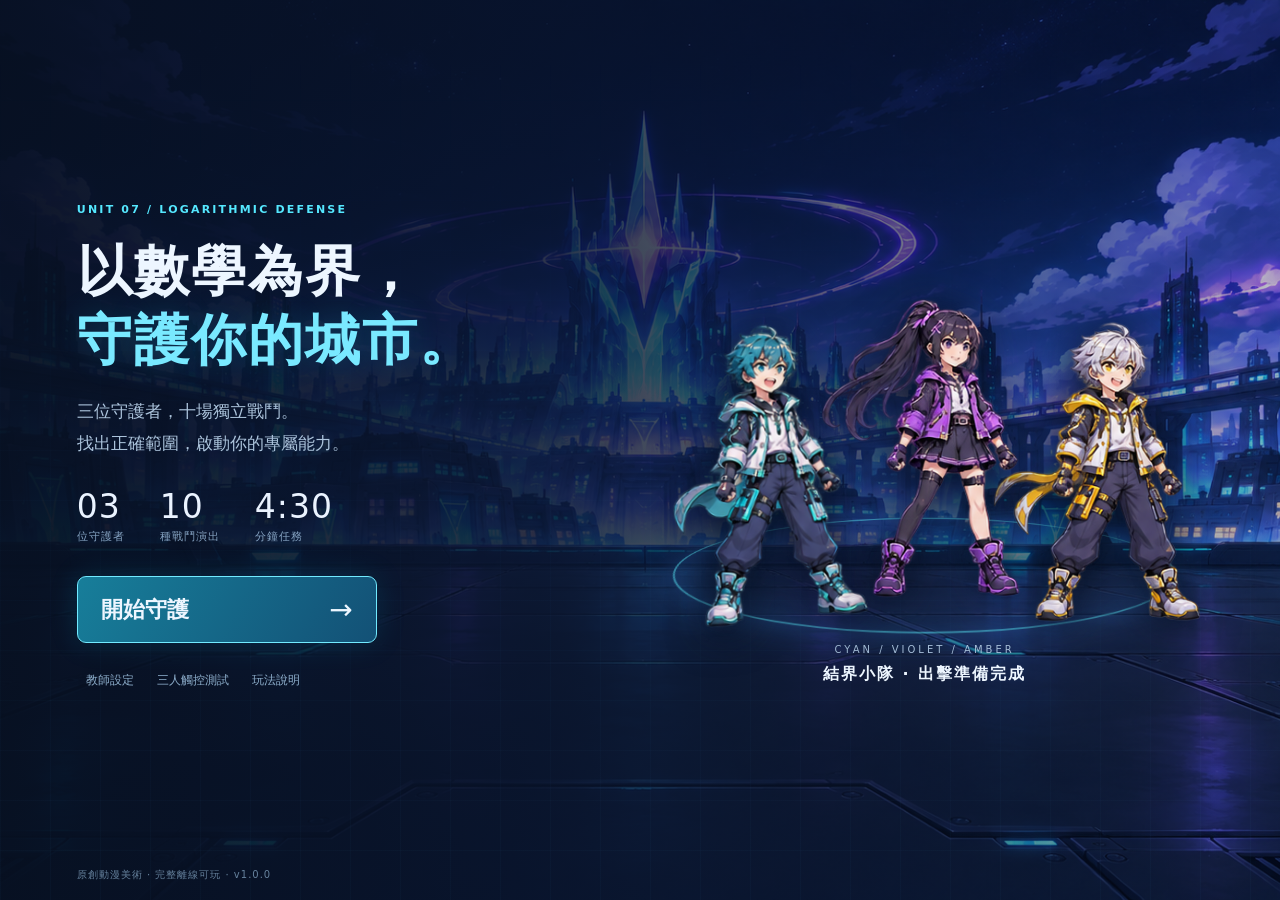
==== index.html @ 7e235b61 "Add files via upload v1.0" ====
<!doctype html>
<html lang="zh-Hant">
<head>
  <meta charset="utf-8">
  <meta name="viewport" content="width=device-width, initial-scale=1, viewport-fit=cover">
  <meta name="theme-color" content="#080f23">
  <meta name="description" content="對數結界防衛戰：三人獨立觸控、十幕動漫戰鬥與高中對數心算挑戰。">
  <title>對數結界防衛戰 · 三人守護任務</title>
  <link rel="icon" href="assets/icon.svg" type="image/svg+xml">
  <link rel="stylesheet" href="styles.css?v=1.0.0">
  <script defer src="math.js?v=1.0.0"></script>
  <script defer src="battle.js?v=1.0.0"></script>
  <script defer src="input.js?v=1.0.0"></script>
  <script defer src="app.js?v=1.0.0"></script>
</head>
<body>
  <header class="topbar">
    <a class="brand" href="#" aria-label="對數結界防衛戰"><span class="brand-icon">⬡</span><span>對數結界防衛戰<small>LOG BARRIER / 三人守護任務</small></span></a>
    <div class="mission-clock"><span id="phase-label">準備出擊</span><b id="clock">04:30</b><span class="clock-track"><i id="clock-fill"></i></span></div>
    <nav class="top-actions" aria-label="教師控制"><button id="pause-button" disabled>Ⅱ 暫停</button><button id="sound-button" aria-pressed="false">♪ 靜音</button><button id="fullscreen-button">⛶ 全螢幕</button><button id="settings-button">⚙ 設定</button></nav>
  </header>
  <main id="arena" class="arena" aria-label="三人獨立遊戲區"></main>
  <footer class="footer"><span>UNIT 07 · 真數條件 × 對數不等式</span><span id="touch-status">三區獨立觸控 · v1.0.0</span><span id="session-status">拖曳端點，或使用 ＋／− 調整</span></footer>

  <div id="welcome" class="welcome">
    <div class="welcome-grid"></div>
    <div class="welcome-inner">
      <div class="welcome-copy"><span class="eyebrow">UNIT 07 / LOGARITHMIC DEFENSE</span><h1>以數學為界，<br><em>守護你的城市。</em></h1><p>三位守護者，十場獨立戰鬥。<br>找出正確範圍，啟動你的專屬能力。</p><div class="welcome-facts"><span>03<small>位守護者</small></span><span>10<small>種戰鬥演出</small></span><span>4:30<small>分鐘任務</small></span></div><button class="start-button" id="start-button">開始守護 <span>→</span></button><div class="welcome-links"><button id="welcome-settings">教師設定</button><button id="touch-test-button">三人觸控測試</button><button id="help-button">玩法說明</button></div></div>
      <div class="squad-preview"><div class="squad-orbit"></div><div class="squad-hero h0"></div><div class="squad-hero h1"></div><div class="squad-hero h2"></div><div class="squad-caption"><span>CYAN / VIOLET / AMBER</span><b>結界小隊 · 出擊準備完成</b></div></div>
    </div><div class="welcome-version">原創動漫美術 · 完整離線可玩 · v1.0.0</div>
  </div>

  <div id="briefing" class="briefing hidden"><div class="briefing-card"><span class="eyebrow">操作演練</span><h2>把安全範圍交給你。</h2><p>拖曳數線端點，或按 ＋／− 調整。<br>點選 <b>○ 空心 / ● 實心</b> 決定是否包含端點。<br>無限延伸時，選 <b>−∞ / ＋∞</b>，再按「啟動」。</p><div class="demo-interval"><span>2</span><i></i><span>6</span></div><p class="briefing-example">示範：2 ＜ x ≤ 6 → 左空心、右實心</p><div class="briefing-bottom"><b id="briefing-count">15</b><span>秒後三區同時開始</span><button id="skip-briefing">已了解，立即出擊</button></div></div></div>

  <dialog id="settings-dialog"><form id="settings-form" method="dialog"><div class="dialog-title"><div><span class="eyebrow">TEACHER CONSOLE</span><h2>任務設定</h2></div><button type="button" class="close-dialog" data-close="settings-dialog" aria-label="關閉">×</button></div><div class="settings-names"><label>1 號守護者<input name="name0" maxlength="10" value="1號守護者"></label><label>2 號守護者<input name="name1" maxlength="10" value="2號守護者"></label><label>3 號守護者<input name="name2" maxlength="10" value="3號守護者"></label></div><label class="setting-row">任務總時長<select name="duration"><option value="270">4 分 30 秒（預設）</option><option value="330">5 分 30 秒</option><option value="390">6 分 30 秒</option></select></label><label class="setting-row">介面配色<select name="theme"><option value="dark">深色科技</option><option value="light">明亮教室</option></select></label><label class="setting-row">動態效果<select name="effects"><option value="standard">標準 · 完整戰鬥</option><option value="gentle">柔和 · 減少閃光</option></select></label><p class="setting-note">每人 10 題／滿分 100。開場教學 15 秒、結算 15 秒皆計入總時長。較快完成者可繼續加練。設定將套用到下一局。</p><div class="dialog-actions"><button type="button" id="end-session-button">本局結算</button><button type="button" id="restart-button">回到準備畫面</button><button class="primary" type="submit">儲存設定</button></div></form></dialog>

  <dialog id="help-dialog"><div class="dialog-title"><div><span class="eyebrow">HOW TO PLAY</span><h2>三人各自守護</h2></div><button class="close-dialog" data-close="help-dialog" aria-label="關閉">×</button></div><ol class="help-list"><li>先找每個對數的真數條件，再解不等式，取共同範圍。</li><li>左右兩列各設定一個端點。○ 表示不包含，● 表示包含。</li><li>拖曳端點可快速調整；＋／− 每次增減 1。端點都設定好後按「啟動」。</li><li>無界範圍用 −∞ 或 ＋∞；無限端點沒有空心／實心之分。</li><li>首答正確取得全分；錯一次後答對 80%；錯兩次以上或用提示後答對 60%；看詳解略過為 0 分。</li><li>第 1～4 題各 5 分，第 5～8 題各 10 分，第 9～10 題各 20 分。加練另計題數，不改主線成績。</li></ol><p>需要離開畫面時，請使用頂端「暫停」。切到其他分頁也會自動暫停。</p></dialog>

  <dialog id="touch-dialog"><div class="dialog-title"><div><span class="eyebrow">MULTI-TOUCH CHECK</span><h2>三人同時觸控測試</h2></div><button class="close-dialog" data-close="touch-dialog" aria-label="關閉">×</button></div><p>三人同時按住各自區域，並快速交錯連按。數字應在觸碰當下更新。</p><div class="touch-pads"><button data-pad="0"><b>1</b><span>收到 <em>0</em> 次</span><small>目前觸點 0</small></button><button data-pad="1"><b>2</b><span>收到 <em>0</em> 次</span><small>目前觸點 0</small></button><button data-pad="2"><b>3</b><span>收到 <em>0</em> 次</span><small>目前觸點 0</small></button></div><p id="touch-total">目前同時觸點 0 · 最高 0</p><p class="setting-note">這裡顯示瀏覽器實際收到的觸點。可用同一畫面比較有線觸控與無線 Touchback。</p></dialog>

  <dialog id="results-dialog" class="results-dialog"><div class="dialog-title"><div><span class="eyebrow">MISSION REPORT</span><h2>城市守護報告</h2></div><button class="close-dialog" data-close="results-dialog" aria-label="關閉">×</button></div><div id="result-cards" class="result-cards"></div><div class="review-heading"><h3>題目與解說重播</h3><select id="review-player" aria-label="選擇守護者"></select></div><div id="review-list" class="review-list"></div><div class="dialog-actions"><button id="download-results">下載成績 CSV</button><button class="primary" id="play-again">再守護一次</button></div></dialog>
  <div id="pause-overlay" class="pause-overlay hidden"><div><span>Ⅱ</span><h2>任務暫停</h2><p>計時與三區動畫已暫停</p><button id="resume-button" class="primary">繼續守護</button></div></div>
</body>
</html>
---- styles.css ----
:root{color-scheme:dark;--bg:#080e21;--panel:#101c36;--ink:#edf6ff;--muted:#8cabc4;--line:#284767;--cyan:#55e8ff;--violet:#c3a0ff;--amber:#ffd17b;--font:system-ui,-apple-system,"Microsoft JhengHei","Noto Sans TC",sans-serif}
*{box-sizing:border-box}body{margin:0;background:var(--bg);color:var(--ink);font-family:var(--font);overflow:hidden}button,input,select{font:inherit}button{color:inherit;background:#142641;border:1px solid #3a5a78;border-radius:9px;cursor:pointer;min-height:44px;padding:8px 14px;touch-action:manipulation;-webkit-tap-highlight-color:transparent}button:hover{filter:brightness(1.16)}button:focus-visible,a:focus-visible,summary:focus-visible{outline:3px solid #fff;outline-offset:2px}button:disabled{opacity:.4;cursor:default}button.pressed{filter:brightness(1.5);box-shadow:inset 0 0 15px #ffffff30}button.primary,.primary{background:linear-gradient(120deg,#24768b,#164b70);border:1px solid #7deaff;color:#fff;font-weight:800;border-radius:10px;padding:10px 24px;min-height:44px}.hidden{display:none!important}
.topbar{height:70px;display:flex;align-items:center;justify-content:space-between;padding:8px 22px;border-bottom:1px solid #27415d;background:#0a1427;gap:16px}.brand{display:flex;align-items:center;gap:10px;color:inherit;text-decoration:none;font-size:21px;font-weight:900;letter-spacing:1px;white-space:nowrap}.brand-icon{color:var(--cyan);font-size:40px}.brand small{display:block;font-size:9px;font-weight:600;letter-spacing:2px;color:var(--muted);margin-top:2px}.mission-clock{display:grid;grid-template-columns:auto auto;gap:1px 12px;align-items:center;min-width:160px}.mission-clock>span:first-child{color:var(--muted);font-size:12px}.mission-clock b{font-size:30px;letter-spacing:2px;font-variant-numeric:tabular-nums;font-weight:700}.clock-track{grid-column:1/-1;height:3px;border-radius:3px;background:#21334c;overflow:hidden}.clock-track i{display:block;background:var(--cyan);width:100%;height:100%;transition:width .2s}.top-actions{display:flex;gap:6px}.top-actions button{font-size:12px;padding:7px 11px;background:#101e35}.arena{height:calc(100dvh - 95px);padding:10px 14px 4px;display:grid;grid-template-columns:repeat(3,minmax(0,1fr));gap:12px}.player{--accent:var(--cyan);position:relative;min-width:0;display:grid;grid-template-rows:35px 85px minmax(95px,1fr) 64px 94px 46px 38px;gap:5px;background:linear-gradient(145deg,#132440ed,#0c172beb);border:1px solid color-mix(in srgb,var(--accent) 40%,#182b47);border-radius:14px;padding:9px;overflow:hidden;box-shadow:0 0 25px #0003}.player[data-player="1"]{--accent:var(--violet)}.player[data-player="2"]{--accent:var(--amber)}.player-header{display:flex;align-items:center;gap:8px;min-width:0}.player-number{width:30px;height:30px;display:grid;place-items:center;border:1px solid var(--accent);color:var(--accent);border-radius:8px;font-size:18px;font-weight:800}.player-name{font-weight:700;white-space:nowrap;overflow:hidden;text-overflow:ellipsis;font-size:15px;flex:1}.score{font-size:25px;font-weight:800;font-variant-numeric:tabular-nums;color:var(--accent)}.score small{font-size:11px;color:var(--muted);font-weight:400}.question-card{background:linear-gradient(110deg,#19355377,#121d36);border:1px solid #315270;border-left:3px solid var(--accent);border-radius:8px;padding:7px 10px;display:flex;flex-direction:column;justify-content:center;min-width:0}.question-meta{display:flex;justify-content:space-between;gap:5px;font-size:10px;letter-spacing:.3px;color:var(--accent)}.question-meta .points{color:var(--muted)}.formula{font-family:Cambria,"Times New Roman",serif;text-align:center;font-size:29px;line-height:1.2;white-space:nowrap;min-height:33px;color:var(--ink);margin:2px 0}.formula.long{font-size:23px}.formula sub{font-size:.55em;display:inline-block;vertical-align:-.2em}.frac{display:inline-flex;vertical-align:middle;flex-direction:column;text-align:center;line-height:1;font-size:.85em}.frac span:first-child{border-bottom:1px solid currentColor;padding:0 2px 2px}.frac span:last-child{padding-top:2px}.question-instruction{text-align:center;font-size:11px;color:var(--muted);line-height:1.3}.scene{position:relative;min-height:0;border-radius:8px;overflow:hidden;background:#0b1730 url('assets/city.png') center 65%/cover;border:1px solid #28415e}.scene:after{position:absolute;inset:0;content:"";pointer-events:none;background:linear-gradient(0deg,#07132a99,transparent 35%)}.scene canvas{position:relative;z-index:1;width:100%;height:100%;display:block}.scene-label{position:absolute;top:7px;left:8px;z-index:2;display:flex;align-items:center;gap:7px;font-size:10px;color:#e3edff;background:#07152bba;padding:4px 7px;border:1px solid #7599bc55;border-radius:5px;pointer-events:none}.scene-label i{width:5px;height:5px;border-radius:50%;background:var(--accent);box-shadow:0 0 7px var(--accent)}.scene-subtitle{position:absolute;bottom:7px;left:5px;right:5px;text-align:center;font-size:12px;font-weight:700;color:#fff;z-index:3;text-shadow:0 1px 4px #000;pointer-events:none;min-height:16px}.numberline{border:1px solid #31516c;background:#0a182f;border-radius:8px;position:relative;touch-action:none;user-select:none}.numberline canvas{width:100%;height:100%;display:block;touch-action:none}.answer-editor{display:grid;grid-template-rows:repeat(2,44px);gap:5px}.bound-row{display:grid;grid-template-columns:33px 46px 44px minmax(36px,1fr) 44px 65px;gap:4px;align-items:center}.bound-row label{font-size:12px;color:var(--muted)}.bound-row button{padding:3px 4px;min-height:44px;border-radius:7px;font-size:19px;touch-action:none}.bound-row .infinity{font-size:19px}.bound-row .endpoint{font-size:12px}.bound-row .bound-value{display:flex;align-items:center;justify-content:center;min-height:44px;color:var(--accent);font-weight:800;font-size:23px;background:#07152a;border:1px solid #2d4c66;border-radius:7px;font-variant-numeric:tabular-nums}.bound-row .active{border-color:var(--accent);background:color-mix(in srgb,var(--accent) 15%,#10243d)}.actions{display:grid;grid-template-columns:61px 65px 1fr;gap:5px}.actions button{padding:5px;font-size:12px;min-height:44px;touch-action:none}.actions .activate{background:linear-gradient(120deg,color-mix(in srgb,var(--accent) 30%,#0e334d),#16314d);border-color:var(--accent);font-size:17px;font-weight:800;box-shadow:inset 0 0 10px color-mix(in srgb,var(--accent) 12%,transparent)}.feedback{display:flex;align-items:center;gap:6px;padding:4px 7px;border-radius:6px;background:#06122580;color:var(--muted);font-size:11px;line-height:1.35;overflow:hidden}.feedback.good{color:#b5ffe0;border:1px solid #64ffb45c}.feedback.bad{color:#ffbaad;border:1px solid #ff8c785c}.feedback.hint{color:#ffe2a1;border:1px solid #ffdc7960}.feedback .interval{font-family:Cambria,serif;font-size:18px;color:var(--accent)}.player.complete .question-card{border-color:var(--accent)}.explanation-sheet{position:absolute;inset:auto 8px 8px;z-index:6;background:#10213cf5;border:1px solid var(--accent);border-radius:12px;padding:16px;box-shadow:0 -15px 50px #0009;max-height:80%;overflow:auto}.explanation-sheet h3{margin:0 0 10px;color:var(--accent)}.explanation-sheet .solution-answer{font-size:27px;text-align:center;margin:12px 0}.explanation-sheet p{font-size:14px;line-height:1.7}.explanation-sheet button{width:100%;margin-top:10px}.footer{height:25px;padding:2px 18px;display:flex;justify-content:space-between;align-items:center;font-size:10px;color:#6986a2;gap:10px;white-space:nowrap}
.welcome{position:fixed;inset:0;z-index:20;background:#080e21 url('assets/city.png') center/cover;overflow:auto}.welcome:before{content:"";position:absolute;inset:0;background:linear-gradient(90deg,#071021f5 0%,#08132ad9 42%,#09142b44 100%)}.welcome-grid{position:absolute;inset:0;background-image:linear-gradient(#67c5ff07 1px,transparent 1px),linear-gradient(90deg,#67c5ff07 1px,transparent 1px);background-size:50px 50px;mask-image:linear-gradient(0deg,#000,transparent)}.welcome-inner{position:relative;max-width:1450px;min-height:100dvh;margin:auto;padding:70px 6%;display:grid;grid-template-columns:1fr 1fr;align-items:center;gap:12px}.eyebrow{font-size:11px;letter-spacing:2.2px;font-weight:700;color:var(--cyan)}.welcome h1{font-size:clamp(36px,4.3vw,67px);line-height:1.25;margin:20px 0;letter-spacing:2px}.welcome h1 em{font-style:normal;color:#79e9ff;text-shadow:0 0 30px #15c1f633}.welcome p{color:#adc5dd;font-size:17px;line-height:1.9}.welcome-facts{display:flex;gap:35px;margin:28px 0 32px}.welcome-facts>span{font-size:33px;color:#eaf3ff;letter-spacing:1px;font-variant-numeric:tabular-nums}.welcome-facts small{display:block;font-size:11px;letter-spacing:1px;color:#87a5c4;margin-top:3px}.start-button{display:flex;justify-content:space-between;align-items:center;width:300px;padding:16px 23px;border-color:#72eaff;background:linear-gradient(120deg,#177e9a,#135176);font-weight:800;font-size:22px;box-shadow:0 0 30px #0dc5f822;min-height:64px}.start-button span{font-weight:400;font-size:28px}.welcome-links{display:flex;gap:5px;margin-top:15px}.welcome-links button{border:0;background:transparent;color:#8eafcc;font-size:12px;padding:4px 9px}.welcome-version{position:absolute;bottom:18px;left:6%;color:#66829d;font-size:10px;letter-spacing:1px}.squad-preview{position:relative;height:500px;min-width:0}.squad-orbit{position:absolute;width:90%;height:30%;left:5%;bottom:55px;border:2px solid #56e4ff88;box-shadow:0 0 35px #3686e955,inset 0 0 55px #3686e944;border-radius:50%;transform:perspective(500px) rotateX(40deg)}.squad-hero{position:absolute;bottom:60px;width:50%;height:390px;background-image:url('assets/heroes.png');background-size:300% 400%;background-repeat:no-repeat;filter:drop-shadow(0 5px 20px #061022);animation:float 4s ease-in-out infinite}.squad-hero.h0{left:-4%;background-position:0 0;z-index:2;transform:rotate(-5deg)}.squad-hero.h1{left:28%;background-position:50% 0;bottom:85px;z-index:3;animation-delay:-1s}.squad-hero.h2{left:59%;background-position:100% 0;animation-delay:-2s}.squad-caption{position:absolute;bottom:15px;width:100%;text-align:center}.squad-caption span{display:block;color:#a6bed8;font-size:10px;letter-spacing:3px}.squad-caption b{display:block;font-size:16px;letter-spacing:2px;margin-top:9px}.briefing{position:fixed;inset:0;background:#050b1bdc;backdrop-filter:blur(9px);z-index:22;display:grid;place-items:center}.briefing-card{width:min(600px,92vw);background:linear-gradient(140deg,#183651,#0e1c34);border:1px solid #67dfff88;padding:32px;border-radius:20px;box-shadow:0 0 80px #00bdff19}.briefing-card h2{font-size:30px;margin:13px 0}.briefing-card p{line-height:1.9;color:#b6ccdf;font-size:16px}.briefing-card b{color:#d9faff}.demo-interval{margin:26px 18px;display:flex;align-items:center;position:relative;color:#7ce8ff;font-weight:800;font-size:20px}.demo-interval i{height:5px;flex:1;background:#68e8ff;margin:0 9px;box-shadow:0 0 15px #5be6ff}.demo-interval i:before,.demo-interval i:after{content:"";position:absolute;width:19px;height:19px;top:4px;border:3px solid #82eeff;border-radius:50%;background:#16304a}.demo-interval i:before{left:17px}.demo-interval i:after{right:17px;background:#82eeff}.briefing-example{text-align:center;font-size:14px!important}.briefing-bottom{display:flex;align-items:center;gap:10px;border-top:1px solid #36516a;padding-top:15px}.briefing-bottom>b{font-size:32px}.briefing-bottom>span{font-size:12px;color:#a6c0d3;flex:1}.briefing-bottom button{font-size:12px}.pause-overlay{position:fixed;inset:0;z-index:25;background:#061020d9;backdrop-filter:blur(10px);display:grid;place-items:center;text-align:center}.pause-overlay>div>span{font-size:50px;color:var(--cyan)}.pause-overlay h2{font-size:32px}.pause-overlay p{color:var(--muted)}
dialog{color:var(--ink);background:#0f1e35;border:1px solid #426485;border-radius:18px;padding:25px;width:min(760px,92vw);max-height:90dvh;box-shadow:0 25px 100px #0009}dialog::backdrop{background:#020716ba;backdrop-filter:blur(6px)}.dialog-title{display:flex;align-items:flex-start;justify-content:space-between;gap:15px;margin-bottom:22px}.dialog-title h2{margin:5px 0 0;font-size:26px}.close-dialog{font-size:25px;min-width:44px;background:transparent;border-color:#405c76;padding:2px}.settings-names{display:grid;grid-template-columns:repeat(3,1fr);gap:10px}.settings-names label{font-size:12px;color:var(--muted)}input,select{color:var(--ink);background:#09172b;border:1px solid #3d5b75;border-radius:7px;min-height:44px;padding:8px;max-width:100%}.settings-names input{width:100%;display:block;margin-top:7px}.setting-row{display:flex;justify-content:space-between;align-items:center;gap:15px;margin-top:17px;font-size:14px}.setting-row select{min-width:190px}.setting-note{color:var(--muted);font-size:12px;line-height:1.8;margin:20px 0}.dialog-actions{display:flex;justify-content:flex-end;gap:10px;border-top:1px solid #2b435e;padding-top:17px;margin-top:20px}.help-list{padding-left:23px;color:#bed0df;line-height:1.8}.help-list li{padding:5px}.touch-pads{display:grid;grid-template-columns:repeat(3,1fr);gap:10px}.touch-pads button{height:200px;touch-action:none;user-select:none;display:flex;align-items:center;justify-content:center;flex-direction:column;gap:10px;border-color:var(--cyan)}.touch-pads button:nth-child(2){border-color:var(--violet)}.touch-pads button:nth-child(3){border-color:var(--amber)}.touch-pads b{font-size:40px}.touch-pads em{font-style:normal;font-size:25px;color:var(--cyan)}.touch-pads small{color:var(--muted)}.results-dialog{width:min(1100px,96vw)}.result-cards{display:grid;grid-template-columns:repeat(3,1fr);gap:12px}.result-card{border:1px solid #4d6b85;background:#102640;padding:17px;border-radius:12px}.result-card:nth-child(1){border-color:var(--cyan)}.result-card:nth-child(2){border-color:var(--violet)}.result-card:nth-child(3){border-color:var(--amber)}.result-card h3{margin:0;font-size:16px}.result-card b{font-size:45px;display:block;margin:9px 0}.result-card small{font-size:12px;color:var(--muted)}.result-card p{font-size:12px;color:#acc6da;line-height:1.8;margin-bottom:0}.review-heading{display:flex;align-items:center;justify-content:space-between;margin-top:18px}.review-list{max-height:36dvh;overflow:auto}.review-list details{border-bottom:1px solid #2e465f;padding:12px 5px}.review-list summary{cursor:pointer;display:flex;justify-content:space-between;gap:10px;font-size:14px}.review-list .review-formula{font-size:24px;margin:15px 0}.review-list p{color:#bcd0e1;line-height:1.8;font-size:14px}.review-list button{font-size:12px}.replay-progress{display:flex;gap:5px}.replay-progress span{flex:1;height:4px;background:#28415e;border-radius:3px}.replay-progress span.on{background:#78dfff;box-shadow:0 0 9px #78dfff}
body.light{color-scheme:light;--bg:#dae5ef;--panel:#fff;--ink:#102e47;--muted:#426783;--line:#a9c3d8}body.light .topbar{background:#f5faff;border-color:#a7bfd2}body.light .player{background:linear-gradient(145deg,#f6fbff,#dfebf6);border-color:#8faec7}body.light .question-card{background:#f8fcff;border-color:#a1bdd2}body.light .feedback{background:#f0f7fc}body.light .numberline{background:#f6fcff}body.light .bound-row .bound-value{background:#f8fcff;color:#15496c}body.light button{background:#e5f2ff;color:#163e5b;border-color:#a0bdd5}body.light .actions .activate{background:#235c7a;color:#fff}body.light .question-meta{color:#2b648a}body.light .score{color:#255e84}body.light dialog{background:#eaf4fd;color:#12364f}body.light input,body.light select{background:#f8fcff;color:#163c5d}body.light .feedback.good{color:#12623d}body.light .feedback.bad{color:#9a341d}body.light .feedback.hint{color:#805800}body.light .footer{color:#42617c}body.light .explanation-sheet{background:#f1f9fff5;color:#183d58}body.light .result-card{background:#dcecf9}body.light .review-list p{color:#335b77}body.light .help-list{color:#31526c}
.squad-hero{width:60%;height:auto;aspect-ratio:1}.squad-hero.h0{left:-8%}.squad-hero.h1{left:23%}.squad-hero.h2{left:54%}.welcome{overflow-x:hidden}.bound-row button{white-space:nowrap}.bound-row .infinity{font-size:17px;letter-spacing:-1px}.review-replay-scene{height:190px;margin:12px 0;background:#0a1730 url('assets/city.png') center/cover;border:1px solid #385771;border-radius:10px}.review-replay-scene canvas{width:100%;height:100%;display:block}
@keyframes float{0%,100%{translate:0 0}50%{translate:0 -10px}}
.scene-math{position:absolute;z-index:3;left:7px;right:7px;top:36px;padding:5px 7px;color:#e3faff;background:#07182ce8;border:1px solid #74d4ff55;border-radius:6px;font:12px/1.5 var(--font);text-align:center;pointer-events:none}.scene-math sub{font-size:.7em}
body.light .result-card p{color:#355c7b}body.light .player-number,body.light .explanation-sheet h3{color:#245e86}body.light button:focus-visible{outline-color:#174b70}
@media(max-height:760px){.topbar{height:60px;padding:5px 16px}.arena{height:calc(100dvh - 83px);padding-top:7px;gap:9px}.player{grid-template-rows:31px 80px minmax(92px,1fr) 58px 92px 44px 34px;padding:7px;gap:4px}.formula{font-size:26px}.formula.long{font-size:21px}.footer{height:23px}.scene-label{font-size:9px}.feedback{font-size:10px}.welcome-inner{padding-top:40px;padding-bottom:40px}.squad-preview{height:420px}.squad-hero{height:330px}.welcome h1{font-size:45px}.welcome-facts{margin:20px 0}.welcome p{font-size:15px}.question-instruction{font-size:10px}}
@media(max-width:1150px){.brand{font-size:17px}.brand small{font-size:8px}.top-actions{gap:4px}.top-actions button{padding:6px 8px;font-size:11px}.mission-clock{min-width:130px}.bound-row{grid-template-columns:27px 44px 44px minmax(30px,1fr) 44px 59px;gap:3px}.bound-row .endpoint{font-size:11px}.bound-row button{font-size:18px}.arena{padding-left:8px;padding-right:8px;gap:7px}.formula.long{font-size:19px}.question-meta{font-size:9px}.actions{grid-template-columns:53px 58px 1fr}.actions .activate{font-size:15px}.player-name{font-size:13px}}
@media(max-width:850px){body{overflow:auto}.topbar{height:auto;min-height:68px;flex-wrap:wrap;padding:8px 10px}.brand{flex:1}.brand small{display:none}.top-actions{order:3;width:100%;justify-content:center}.mission-clock b{font-size:25px}.arena{height:auto;min-height:620px;grid-template-columns:repeat(3,minmax(300px,1fr));overflow-x:auto;padding-bottom:12px}.player{min-height:620px}.footer{padding:5px 10px}.footer span:first-child{display:none}.welcome-inner{grid-template-columns:1fr;padding:40px 8%;min-height:100dvh}.welcome-copy{position:relative;z-index:2}.welcome h1{font-size:38px}.welcome p{font-size:14px}.squad-preview{position:absolute;right:0;bottom:50px;width:50%;opacity:.3}.welcome-version{position:relative;padding:12px;bottom:auto;left:auto}.settings-names{grid-template-columns:1fr}.result-cards{gap:6px}.result-card{padding:10px}.result-card h3{font-size:12px}.result-card b{font-size:34px}.welcome-facts{gap:23px}}
@media(prefers-reduced-motion:reduce){.squad-hero{animation:none}*{scroll-behavior:auto!important}}
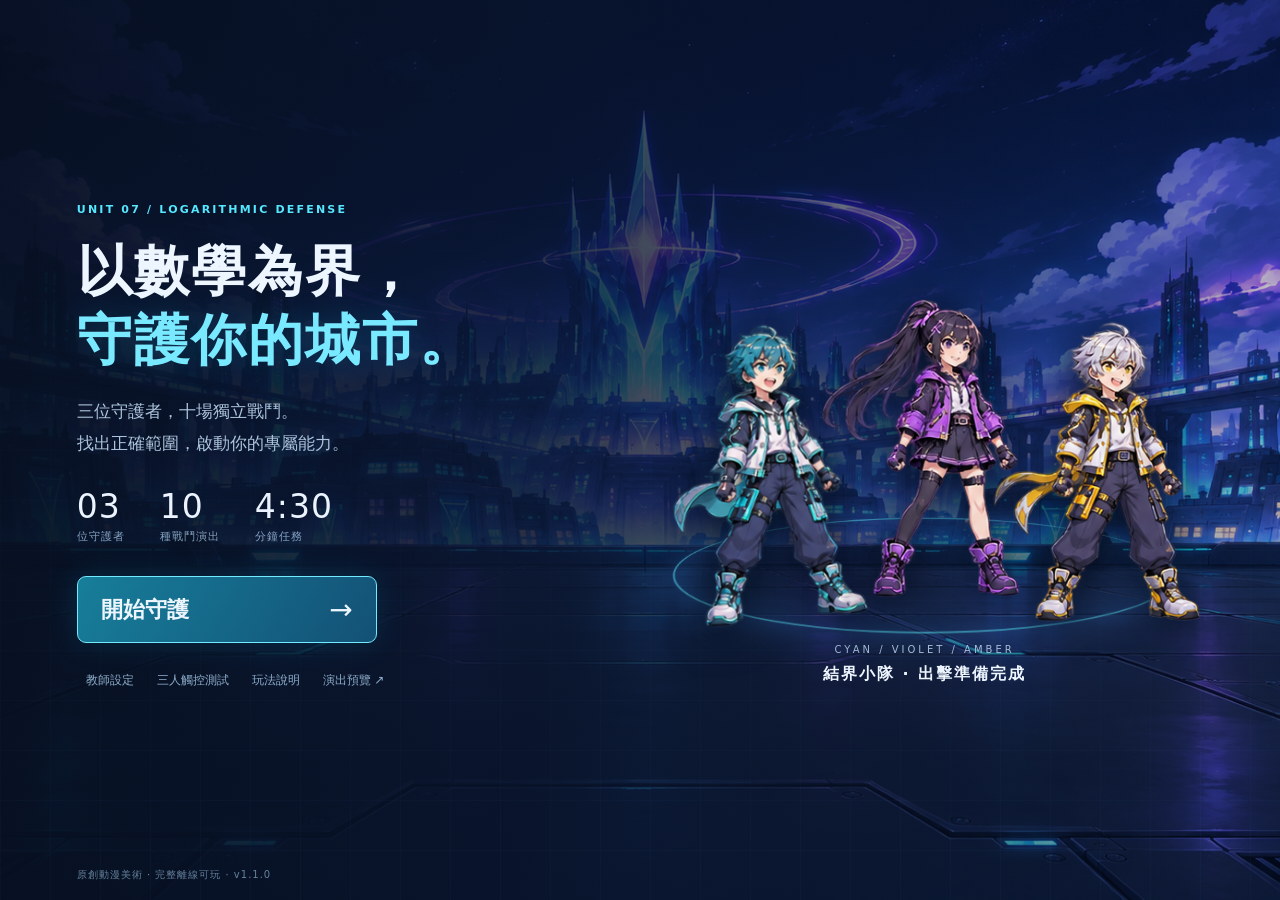
==== commit 5414101c: "Add files via upload v1.1" ====
--- a/index.html
+++ b/index.html
@@ -7,32 +7,34 @@
   <meta name="description" content="對數結界防衛戰：三人獨立觸控、十幕動漫戰鬥與高中對數心算挑戰。">
   <title>對數結界防衛戰 · 三人守護任務</title>
   <link rel="icon" href="assets/icon.svg" type="image/svg+xml">
-  <link rel="stylesheet" href="styles.css?v=1.0.0">
-  <script defer src="math.js?v=1.0.0"></script>
-  <script defer src="battle.js?v=1.0.0"></script>
-  <script defer src="input.js?v=1.0.0"></script>
-  <script defer src="app.js?v=1.0.0"></script>
+  <link rel="stylesheet" href="styles.css?v=1.1.0">
+  <script defer src="math.js?v=1.1.0"></script>
+  <script defer src="effects.js?v=1.1.0"></script>
+  <script defer src="audio.js?v=1.1.0"></script>
+  <script defer src="battle.js?v=1.1.0"></script>
+  <script defer src="input.js?v=1.1.0"></script>
+  <script defer src="app.js?v=1.1.0"></script>
 </head>
 <body>
   <header class="topbar">
     <a class="brand" href="#" aria-label="對數結界防衛戰"><span class="brand-icon">⬡</span><span>對數結界防衛戰<small>LOG BARRIER / 三人守護任務</small></span></a>
     <div class="mission-clock"><span id="phase-label">準備出擊</span><b id="clock">04:30</b><span class="clock-track"><i id="clock-fill"></i></span></div>
-    <nav class="top-actions" aria-label="教師控制"><button id="pause-button" disabled>Ⅱ 暫停</button><button id="sound-button" aria-pressed="false">♪ 靜音</button><button id="fullscreen-button">⛶ 全螢幕</button><button id="settings-button">⚙ 設定</button></nav>
+    <nav class="top-actions" aria-label="教師控制"><button id="pause-button" disabled>Ⅱ 暫停</button><button id="sound-button" aria-pressed="true">♪ 音效開</button><button id="fullscreen-button">⛶ 全螢幕</button><button id="settings-button">⚙ 設定</button></nav>
   </header>
   <main id="arena" class="arena" aria-label="三人獨立遊戲區"></main>
-  <footer class="footer"><span>UNIT 07 · 真數條件 × 對數不等式</span><span id="touch-status">三區獨立觸控 · v1.0.0</span><span id="session-status">拖曳端點，或使用 ＋／− 調整</span></footer>
+  <footer class="footer"><span>UNIT 07 · 真數條件 × 對數不等式</span><span id="touch-status">三區獨立觸控 · v1.1.0</span><span id="session-status">拖曳端點，或使用 ＋／− 調整</span></footer>
 
   <div id="welcome" class="welcome">
     <div class="welcome-grid"></div>
     <div class="welcome-inner">
-      <div class="welcome-copy"><span class="eyebrow">UNIT 07 / LOGARITHMIC DEFENSE</span><h1>以數學為界，<br><em>守護你的城市。</em></h1><p>三位守護者，十場獨立戰鬥。<br>找出正確範圍，啟動你的專屬能力。</p><div class="welcome-facts"><span>03<small>位守護者</small></span><span>10<small>種戰鬥演出</small></span><span>4:30<small>分鐘任務</small></span></div><button class="start-button" id="start-button">開始守護 <span>→</span></button><div class="welcome-links"><button id="welcome-settings">教師設定</button><button id="touch-test-button">三人觸控測試</button><button id="help-button">玩法說明</button></div></div>
+      <div class="welcome-copy"><span class="eyebrow">UNIT 07 / LOGARITHMIC DEFENSE</span><h1>以數學為界，<br><em>守護你的城市。</em></h1><p>三位守護者，十場獨立戰鬥。<br>找出正確範圍，啟動你的專屬能力。</p><div class="welcome-facts"><span>03<small>位守護者</small></span><span>10<small>種戰鬥演出</small></span><span>4:30<small>分鐘任務</small></span></div><button class="start-button" id="start-button">開始守護 <span>→</span></button><div class="welcome-links"><button id="welcome-settings">教師設定</button><button id="touch-test-button">三人觸控測試</button><button id="help-button">玩法說明</button><a class="preview-link" href="animation-preview.html">演出預覽 ↗</a></div></div>
       <div class="squad-preview"><div class="squad-orbit"></div><div class="squad-hero h0"></div><div class="squad-hero h1"></div><div class="squad-hero h2"></div><div class="squad-caption"><span>CYAN / VIOLET / AMBER</span><b>結界小隊 · 出擊準備完成</b></div></div>
-    </div><div class="welcome-version">原創動漫美術 · 完整離線可玩 · v1.0.0</div>
+    </div><div class="welcome-version">原創動漫美術 · 完整離線可玩 · v1.1.0</div>
   </div>
 
   <div id="briefing" class="briefing hidden"><div class="briefing-card"><span class="eyebrow">操作演練</span><h2>把安全範圍交給你。</h2><p>拖曳數線端點，或按 ＋／− 調整。<br>點選 <b>○ 空心 / ● 實心</b> 決定是否包含端點。<br>無限延伸時，選 <b>−∞ / ＋∞</b>，再按「啟動」。</p><div class="demo-interval"><span>2</span><i></i><span>6</span></div><p class="briefing-example">示範：2 ＜ x ≤ 6 → 左空心、右實心</p><div class="briefing-bottom"><b id="briefing-count">15</b><span>秒後三區同時開始</span><button id="skip-briefing">已了解，立即出擊</button></div></div></div>
 
-  <dialog id="settings-dialog"><form id="settings-form" method="dialog"><div class="dialog-title"><div><span class="eyebrow">TEACHER CONSOLE</span><h2>任務設定</h2></div><button type="button" class="close-dialog" data-close="settings-dialog" aria-label="關閉">×</button></div><div class="settings-names"><label>1 號守護者<input name="name0" maxlength="10" value="1號守護者"></label><label>2 號守護者<input name="name1" maxlength="10" value="2號守護者"></label><label>3 號守護者<input name="name2" maxlength="10" value="3號守護者"></label></div><label class="setting-row">任務總時長<select name="duration"><option value="270">4 分 30 秒（預設）</option><option value="330">5 分 30 秒</option><option value="390">6 分 30 秒</option></select></label><label class="setting-row">介面配色<select name="theme"><option value="dark">深色科技</option><option value="light">明亮教室</option></select></label><label class="setting-row">動態效果<select name="effects"><option value="standard">標準 · 完整戰鬥</option><option value="gentle">柔和 · 減少閃光</option></select></label><p class="setting-note">每人 10 題／滿分 100。開場教學 15 秒、結算 15 秒皆計入總時長。較快完成者可繼續加練。設定將套用到下一局。</p><div class="dialog-actions"><button type="button" id="end-session-button">本局結算</button><button type="button" id="restart-button">回到準備畫面</button><button class="primary" type="submit">儲存設定</button></div></form></dialog>
+  <dialog id="settings-dialog"><form id="settings-form" method="dialog"><div class="dialog-title"><div><span class="eyebrow">TEACHER CONSOLE</span><h2>任務設定</h2></div><button type="button" class="close-dialog" data-close="settings-dialog" aria-label="關閉">×</button></div><div class="settings-names"><label>1 號守護者<input name="name0" maxlength="10" value="1號守護者"></label><label>2 號守護者<input name="name1" maxlength="10" value="2號守護者"></label><label>3 號守護者<input name="name2" maxlength="10" value="3號守護者"></label></div><label class="setting-row">任務總時長<select name="duration"><option value="270">4 分 30 秒（預設）</option><option value="330">5 分 30 秒</option><option value="390">6 分 30 秒</option></select></label><label class="setting-row">介面配色<select name="theme"><option value="dark">深色科技</option><option value="light">明亮教室</option></select></label><label class="setting-row">動態效果<select name="effects"><option value="standard">標準 · 完整戰鬥</option><option value="gentle">柔和 · 減少閃光</option></select></label><label class="setting-row">音效音量<select name="volume"><option value="0.25">低音量</option><option value="0.45">標準音量</option><option value="0.7">較大音量</option></select></label><p class="setting-note">每人 10 題／滿分 100。開場教學 15 秒；最後 15 秒包含末次演出與結算。較快完成者可繼續加練。設定將套用到下一局。</p><div class="dialog-actions"><button type="button" id="end-session-button">本局結算</button><button type="button" id="restart-button">回到準備畫面</button><button class="primary" type="submit">儲存設定</button></div></form></dialog>
 
   <dialog id="help-dialog"><div class="dialog-title"><div><span class="eyebrow">HOW TO PLAY</span><h2>三人各自守護</h2></div><button class="close-dialog" data-close="help-dialog" aria-label="關閉">×</button></div><ol class="help-list"><li>先找每個對數的真數條件，再解不等式，取共同範圍。</li><li>左右兩列各設定一個端點。○ 表示不包含，● 表示包含。</li><li>拖曳端點可快速調整；＋／− 每次增減 1。端點都設定好後按「啟動」。</li><li>無界範圍用 −∞ 或 ＋∞；無限端點沒有空心／實心之分。</li><li>首答正確取得全分；錯一次後答對 80%；錯兩次以上或用提示後答對 60%；看詳解略過為 0 分。</li><li>第 1～4 題各 5 分，第 5～8 題各 10 分，第 9～10 題各 20 分。加練另計題數，不改主線成績。</li></ol><p>需要離開畫面時，請使用頂端「暫停」。切到其他分頁也會自動暫停。</p></dialog>
 
--- a/styles.css
+++ b/styles.css
@@ -12,3 +12,8 @@
 @media(max-width:1150px){.brand{font-size:17px}.brand small{font-size:8px}.top-actions{gap:4px}.top-actions button{padding:6px 8px;font-size:11px}.mission-clock{min-width:130px}.bound-row{grid-template-columns:27px 44px 44px minmax(30px,1fr) 44px 59px;gap:3px}.bound-row .endpoint{font-size:11px}.bound-row button{font-size:18px}.arena{padding-left:8px;padding-right:8px;gap:7px}.formula.long{font-size:19px}.question-meta{font-size:9px}.actions{grid-template-columns:53px 58px 1fr}.actions .activate{font-size:15px}.player-name{font-size:13px}}
 @media(max-width:850px){body{overflow:auto}.topbar{height:auto;min-height:68px;flex-wrap:wrap;padding:8px 10px}.brand{flex:1}.brand small{display:none}.top-actions{order:3;width:100%;justify-content:center}.mission-clock b{font-size:25px}.arena{height:auto;min-height:620px;grid-template-columns:repeat(3,minmax(300px,1fr));overflow-x:auto;padding-bottom:12px}.player{min-height:620px}.footer{padding:5px 10px}.footer span:first-child{display:none}.welcome-inner{grid-template-columns:1fr;padding:40px 8%;min-height:100dvh}.welcome-copy{position:relative;z-index:2}.welcome h1{font-size:38px}.welcome p{font-size:14px}.squad-preview{position:absolute;right:0;bottom:50px;width:50%;opacity:.3}.welcome-version{position:relative;padding:12px;bottom:auto;left:auto}.settings-names{grid-template-columns:1fr}.result-cards{gap:6px}.result-card{padding:10px}.result-card h3{font-size:12px}.result-card b{font-size:34px}.welcome-facts{gap:23px}}
 @media(prefers-reduced-motion:reduce){.squad-hero{animation:none}*{scroll-behavior:auto!important}}
+
+/* v1.1: battle presentation contains no explanation overlays. */
+.scene-label{max-width:calc(100% - 16px);white-space:nowrap;overflow:hidden;text-overflow:ellipsis;opacity:.82;font-size:9px}.scene-label span{overflow:hidden;text-overflow:ellipsis}.scene-math,.scene-subtitle{display:none!important}
+
+.preview-link{color:#8eafcc;font-size:12px;min-height:44px;display:inline-flex;align-items:center;padding:4px 9px;text-decoration:none;white-space:nowrap}
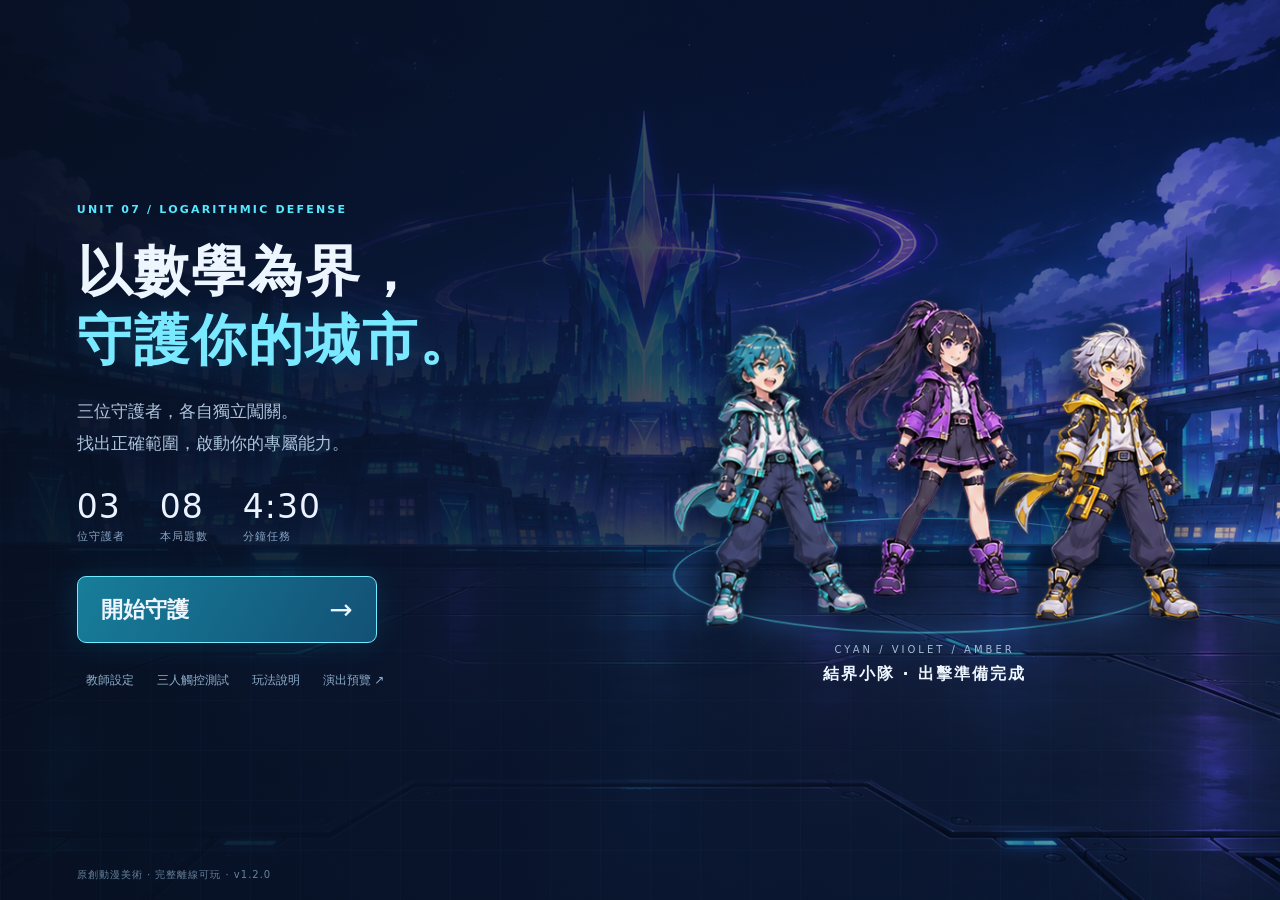
==== commit c97e34e9: "Add files via upload v1.2" ====
--- a/index.html
+++ b/index.html
@@ -7,13 +7,13 @@
   <meta name="description" content="對數結界防衛戰：三人獨立觸控、十幕動漫戰鬥與高中對數心算挑戰。">
   <title>對數結界防衛戰 · 三人守護任務</title>
   <link rel="icon" href="assets/icon.svg" type="image/svg+xml">
-  <link rel="stylesheet" href="styles.css?v=1.1.0">
-  <script defer src="math.js?v=1.1.0"></script>
-  <script defer src="effects.js?v=1.1.0"></script>
-  <script defer src="audio.js?v=1.1.0"></script>
-  <script defer src="battle.js?v=1.1.0"></script>
-  <script defer src="input.js?v=1.1.0"></script>
-  <script defer src="app.js?v=1.1.0"></script>
+  <link rel="stylesheet" href="styles.css?v=1.2.0">
+  <script defer src="math.js?v=1.2.0"></script>
+  <script defer src="effects.js?v=1.2.0"></script>
+  <script defer src="audio.js?v=1.2.0"></script>
+  <script defer src="battle.js?v=1.2.0"></script>
+  <script defer src="input.js?v=1.2.0"></script>
+  <script defer src="app.js?v=1.2.0"></script>
 </head>
 <body>
   <header class="topbar">
@@ -22,21 +22,21 @@
     <nav class="top-actions" aria-label="教師控制"><button id="pause-button" disabled>Ⅱ 暫停</button><button id="sound-button" aria-pressed="true">♪ 音效開</button><button id="fullscreen-button">⛶ 全螢幕</button><button id="settings-button">⚙ 設定</button></nav>
   </header>
   <main id="arena" class="arena" aria-label="三人獨立遊戲區"></main>
-  <footer class="footer"><span>UNIT 07 · 真數條件 × 對數不等式</span><span id="touch-status">三區獨立觸控 · v1.1.0</span><span id="session-status">拖曳端點，或使用 ＋／− 調整</span></footer>
+  <footer class="footer"><span>UNIT 07 · 真數條件 × 對數不等式</span><span id="touch-status">三區獨立觸控 · v1.2.0</span><span id="session-status">拖曳端點，或使用 ＋／− 調整</span></footer>
 
   <div id="welcome" class="welcome">
     <div class="welcome-grid"></div>
     <div class="welcome-inner">
-      <div class="welcome-copy"><span class="eyebrow">UNIT 07 / LOGARITHMIC DEFENSE</span><h1>以數學為界，<br><em>守護你的城市。</em></h1><p>三位守護者，十場獨立戰鬥。<br>找出正確範圍，啟動你的專屬能力。</p><div class="welcome-facts"><span>03<small>位守護者</small></span><span>10<small>種戰鬥演出</small></span><span>4:30<small>分鐘任務</small></span></div><button class="start-button" id="start-button">開始守護 <span>→</span></button><div class="welcome-links"><button id="welcome-settings">教師設定</button><button id="touch-test-button">三人觸控測試</button><button id="help-button">玩法說明</button><a class="preview-link" href="animation-preview.html">演出預覽 ↗</a></div></div>
+      <div class="welcome-copy"><span class="eyebrow">UNIT 07 / LOGARITHMIC DEFENSE</span><h1>以數學為界，<br><em>守護你的城市。</em></h1><p>三位守護者，各自獨立闖關。<br>找出正確範圍，啟動你的專屬能力。</p><div class="welcome-facts"><span>03<small>位守護者</small></span><span><b id="welcome-question-count">08</b><small>本局題數</small></span><span>4:30<small>分鐘任務</small></span></div><button class="start-button" id="start-button">開始守護 <span>→</span></button><div class="welcome-links"><button id="welcome-settings">教師設定</button><button id="touch-test-button">三人觸控測試</button><button id="help-button">玩法說明</button><a class="preview-link" href="animation-preview.html">演出預覽 ↗</a></div></div>
       <div class="squad-preview"><div class="squad-orbit"></div><div class="squad-hero h0"></div><div class="squad-hero h1"></div><div class="squad-hero h2"></div><div class="squad-caption"><span>CYAN / VIOLET / AMBER</span><b>結界小隊 · 出擊準備完成</b></div></div>
-    </div><div class="welcome-version">原創動漫美術 · 完整離線可玩 · v1.1.0</div>
+    </div><div class="welcome-version">原創動漫美術 · 完整離線可玩 · v1.2.0</div>
   </div>
 
   <div id="briefing" class="briefing hidden"><div class="briefing-card"><span class="eyebrow">操作演練</span><h2>把安全範圍交給你。</h2><p>拖曳數線端點，或按 ＋／− 調整。<br>點選 <b>○ 空心 / ● 實心</b> 決定是否包含端點。<br>無限延伸時，選 <b>−∞ / ＋∞</b>，再按「啟動」。</p><div class="demo-interval"><span>2</span><i></i><span>6</span></div><p class="briefing-example">示範：2 ＜ x ≤ 6 → 左空心、右實心</p><div class="briefing-bottom"><b id="briefing-count">15</b><span>秒後三區同時開始</span><button id="skip-briefing">已了解，立即出擊</button></div></div></div>
 
-  <dialog id="settings-dialog"><form id="settings-form" method="dialog"><div class="dialog-title"><div><span class="eyebrow">TEACHER CONSOLE</span><h2>任務設定</h2></div><button type="button" class="close-dialog" data-close="settings-dialog" aria-label="關閉">×</button></div><div class="settings-names"><label>1 號守護者<input name="name0" maxlength="10" value="1號守護者"></label><label>2 號守護者<input name="name1" maxlength="10" value="2號守護者"></label><label>3 號守護者<input name="name2" maxlength="10" value="3號守護者"></label></div><label class="setting-row">任務總時長<select name="duration"><option value="270">4 分 30 秒（預設）</option><option value="330">5 分 30 秒</option><option value="390">6 分 30 秒</option></select></label><label class="setting-row">介面配色<select name="theme"><option value="dark">深色科技</option><option value="light">明亮教室</option></select></label><label class="setting-row">動態效果<select name="effects"><option value="standard">標準 · 完整戰鬥</option><option value="gentle">柔和 · 減少閃光</option></select></label><label class="setting-row">音效音量<select name="volume"><option value="0.25">低音量</option><option value="0.45">標準音量</option><option value="0.7">較大音量</option></select></label><p class="setting-note">每人 10 題／滿分 100。開場教學 15 秒；最後 15 秒包含末次演出與結算。較快完成者可繼續加練。設定將套用到下一局。</p><div class="dialog-actions"><button type="button" id="end-session-button">本局結算</button><button type="button" id="restart-button">回到準備畫面</button><button class="primary" type="submit">儲存設定</button></div></form></dialog>
+  <dialog id="settings-dialog"><form id="settings-form" method="dialog"><div class="dialog-title"><div><span class="eyebrow">TEACHER CONSOLE</span><h2>任務設定</h2></div><button type="button" class="close-dialog" data-close="settings-dialog" aria-label="關閉">×</button></div><div class="settings-names"><label>1 號守護者<input name="name0" maxlength="10" value="1號守護者"></label><label>2 號守護者<input name="name1" maxlength="10" value="2號守護者"></label><label>3 號守護者<input name="name2" maxlength="10" value="3號守護者"></label></div><fieldset class="question-selection"><legend>個別出題設定</legend><p class="question-selection-description">勾選本局要出的題目；預設第 1～8 題。</p><div id="question-options" class="question-options"></div><p id="question-selection-summary" role="status">已選 8 題 · 滿分 60 分 · 同時套用三區</p><p id="question-selection-error" class="hidden" role="alert">請至少勾選一題，才能儲存設定。</p></fieldset><label class="setting-row">任務總時長<select name="duration"><option value="270">4 分 30 秒（預設）</option><option value="330">5 分 30 秒</option><option value="390">6 分 30 秒</option></select></label><label class="setting-row">介面配色<select name="theme"><option value="dark">深色科技</option><option value="light">明亮教室</option></select></label><label class="setting-row">動態效果<select name="effects"><option value="standard">標準 · 完整戰鬥</option><option value="gentle">柔和 · 減少閃光</option></select></label><label class="setting-row">音效音量<select name="volume"><option value="0.25">低音量</option><option value="0.45">標準音量</option><option value="0.7">較大音量</option></select></label><p class="setting-note">題數與滿分依勾選題目決定；未勾選的題目也不會出現在加練。開場教學 15 秒；最後 15 秒包含末次演出與結算。較快完成者可繼續加練。設定將套用到下一局。</p><div class="dialog-actions"><button type="button" id="end-session-button">本局結算</button><button type="button" id="restart-button">回到準備畫面</button><button class="primary" type="submit">儲存設定</button></div></form></dialog>
 
-  <dialog id="help-dialog"><div class="dialog-title"><div><span class="eyebrow">HOW TO PLAY</span><h2>三人各自守護</h2></div><button class="close-dialog" data-close="help-dialog" aria-label="關閉">×</button></div><ol class="help-list"><li>先找每個對數的真數條件，再解不等式，取共同範圍。</li><li>左右兩列各設定一個端點。○ 表示不包含，● 表示包含。</li><li>拖曳端點可快速調整；＋／− 每次增減 1。端點都設定好後按「啟動」。</li><li>無界範圍用 −∞ 或 ＋∞；無限端點沒有空心／實心之分。</li><li>首答正確取得全分；錯一次後答對 80%；錯兩次以上或用提示後答對 60%；看詳解略過為 0 分。</li><li>第 1～4 題各 5 分，第 5～8 題各 10 分，第 9～10 題各 20 分。加練另計題數，不改主線成績。</li></ol><p>需要離開畫面時，請使用頂端「暫停」。切到其他分頁也會自動暫停。</p></dialog>
+  <dialog id="help-dialog"><div class="dialog-title"><div><span class="eyebrow">HOW TO PLAY</span><h2>三人各自守護</h2></div><button class="close-dialog" data-close="help-dialog" aria-label="關閉">×</button></div><ol class="help-list"><li>先找每個對數的真數條件，再解不等式，取共同範圍。</li><li>左右兩列各設定一個端點。○ 表示不包含，● 表示包含。</li><li>拖曳端點可快速調整；＋／− 每次增減 1。端點都設定好後按「啟動」。</li><li>無界範圍用 −∞ 或 ＋∞；無限端點沒有空心／實心之分。</li><li>首答正確取得全分；錯一次後答對 80%；錯兩次以上或用提示後答對 60%；看詳解略過為 0 分。</li><li>第 1～4 題各 5 分，第 5～8 題各 10 分，第 9～10 題各 20 分。滿分為勾選題目的配分加總；加練只使用已勾選題目，另計題數，不改主線成績。</li></ol><p>需要離開畫面時，請使用頂端「暫停」。切到其他分頁也會自動暫停。</p></dialog>
 
   <dialog id="touch-dialog"><div class="dialog-title"><div><span class="eyebrow">MULTI-TOUCH CHECK</span><h2>三人同時觸控測試</h2></div><button class="close-dialog" data-close="touch-dialog" aria-label="關閉">×</button></div><p>三人同時按住各自區域，並快速交錯連按。數字應在觸碰當下更新。</p><div class="touch-pads"><button data-pad="0"><b>1</b><span>收到 <em>0</em> 次</span><small>目前觸點 0</small></button><button data-pad="1"><b>2</b><span>收到 <em>0</em> 次</span><small>目前觸點 0</small></button><button data-pad="2"><b>3</b><span>收到 <em>0</em> 次</span><small>目前觸點 0</small></button></div><p id="touch-total">目前同時觸點 0 · 最高 0</p><p class="setting-note">這裡顯示瀏覽器實際收到的觸點。可用同一畫面比較有線觸控與無線 Touchback。</p></dialog>
 
--- a/styles.css
+++ b/styles.css
@@ -17,3 +17,4 @@
 .scene-label{max-width:calc(100% - 16px);white-space:nowrap;overflow:hidden;text-overflow:ellipsis;opacity:.82;font-size:9px}.scene-label span{overflow:hidden;text-overflow:ellipsis}.scene-math,.scene-subtitle{display:none!important}
 
 .preview-link{color:#8eafcc;font-size:12px;min-height:44px;display:inline-flex;align-items:center;padding:4px 9px;text-decoration:none;white-space:nowrap}
+.question-selection{margin:20px 0 10px;border:1px solid #365775;border-radius:10px;padding:12px}.question-selection legend{font-weight:700;font-size:15px;padding:0 7px;color:var(--ink)}.question-selection-description{font-size:12px;color:var(--muted);margin:2px 0 12px}.question-options{display:grid;grid-template-columns:repeat(2,minmax(0,1fr));gap:7px}.question-option{display:flex;align-items:center;gap:10px;min-height:48px;padding:8px 10px;border:1px solid #2d4a65;border-radius:7px;cursor:pointer;background:#10223c}.question-option input{min-height:22px;width:22px;height:22px;margin:0;accent-color:#55dfff;flex:none}.question-option span{font-size:13px;color:#dbeafa}.question-option small{font-size:10px;margin-left:7px;color:#8eb2d2;white-space:nowrap}#question-selection-summary{font-size:12px;color:#85e8ff;margin:12px 0 0}#question-selection-error{font-size:13px;color:#ffc09f;margin:9px 0 0}#welcome-question-count{font-weight:400}body.light .question-option{background:#f7fbff;border-color:#9ebdd4}body.light .question-option span{color:#1c4869}body.light .question-option small{color:#456d8b}body.light #question-selection-summary{color:#155d7d}@media(max-width:550px){.question-options{grid-template-columns:1fr}.question-option span{font-size:12px}}
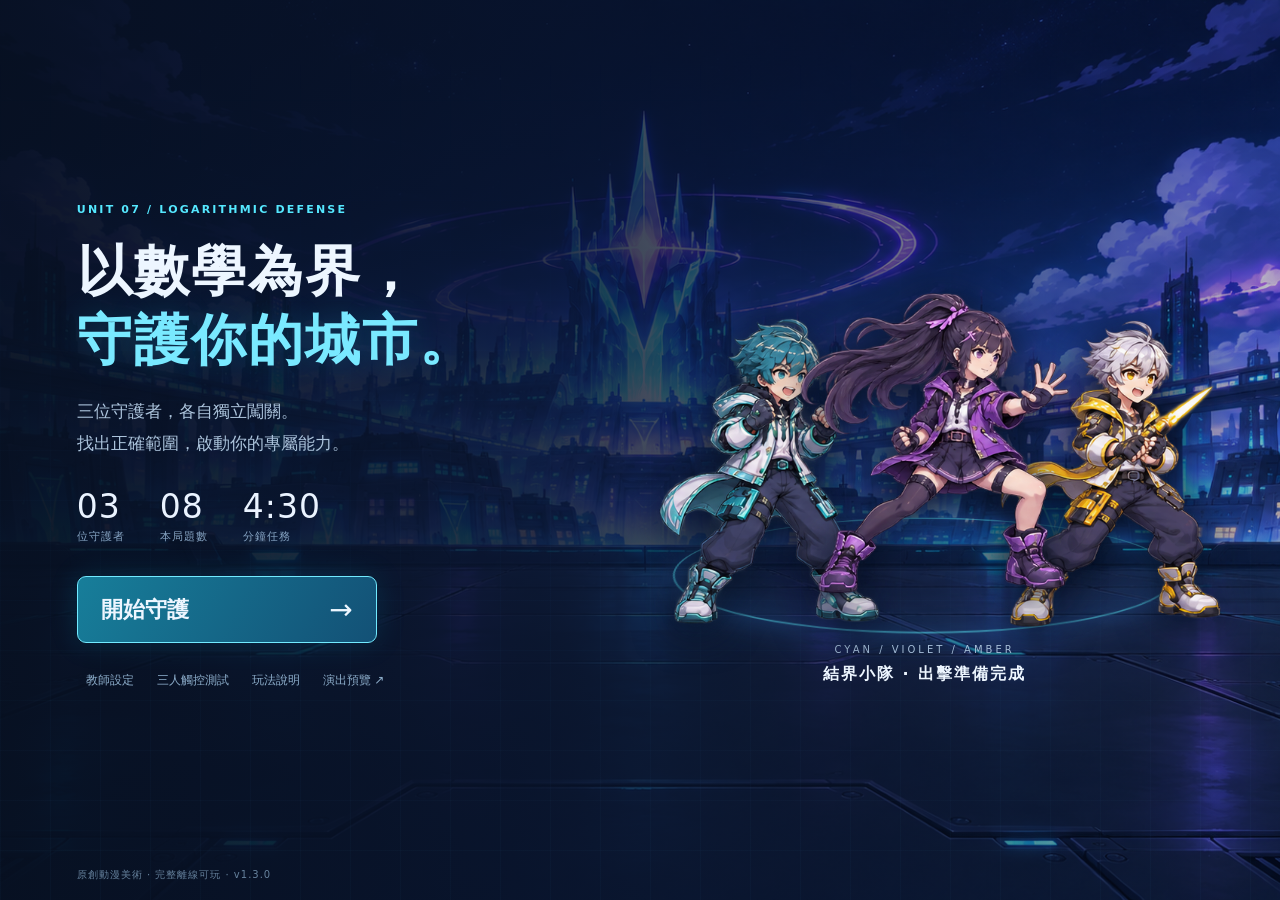
==== commit cd6d49cb: "Add files via upload v1.3" ====
--- a/index.html
+++ b/index.html
@@ -7,13 +7,13 @@
   <meta name="description" content="對數結界防衛戰：三人獨立觸控、十幕動漫戰鬥與高中對數心算挑戰。">
   <title>對數結界防衛戰 · 三人守護任務</title>
   <link rel="icon" href="assets/icon.svg" type="image/svg+xml">
-  <link rel="stylesheet" href="styles.css?v=1.2.0">
-  <script defer src="math.js?v=1.2.0"></script>
-  <script defer src="effects.js?v=1.2.0"></script>
-  <script defer src="audio.js?v=1.2.0"></script>
-  <script defer src="battle.js?v=1.2.0"></script>
-  <script defer src="input.js?v=1.2.0"></script>
-  <script defer src="app.js?v=1.2.0"></script>
+  <link rel="stylesheet" href="styles.css?v=1.3.0">
+  <script defer src="math.js?v=1.3.0"></script>
+  <script defer src="effects.js?v=1.3.0"></script>
+  <script defer src="audio.js?v=1.3.0"></script>
+  <script defer src="battle.js?v=1.3.0"></script>
+  <script defer src="input.js?v=1.3.0"></script>
+  <script defer src="app.js?v=1.3.0"></script>
 </head>
 <body>
   <header class="topbar">
@@ -22,14 +22,14 @@
     <nav class="top-actions" aria-label="教師控制"><button id="pause-button" disabled>Ⅱ 暫停</button><button id="sound-button" aria-pressed="true">♪ 音效開</button><button id="fullscreen-button">⛶ 全螢幕</button><button id="settings-button">⚙ 設定</button></nav>
   </header>
   <main id="arena" class="arena" aria-label="三人獨立遊戲區"></main>
-  <footer class="footer"><span>UNIT 07 · 真數條件 × 對數不等式</span><span id="touch-status">三區獨立觸控 · v1.2.0</span><span id="session-status">拖曳端點，或使用 ＋／− 調整</span></footer>
+  <footer class="footer"><span>UNIT 07 · 真數條件 × 對數不等式</span><span id="touch-status">三區獨立觸控 · v1.3.0</span><span id="session-status">拖曳端點，或使用 ＋／− 調整</span></footer>
 
   <div id="welcome" class="welcome">
     <div class="welcome-grid"></div>
     <div class="welcome-inner">
       <div class="welcome-copy"><span class="eyebrow">UNIT 07 / LOGARITHMIC DEFENSE</span><h1>以數學為界，<br><em>守護你的城市。</em></h1><p>三位守護者，各自獨立闖關。<br>找出正確範圍，啟動你的專屬能力。</p><div class="welcome-facts"><span>03<small>位守護者</small></span><span><b id="welcome-question-count">08</b><small>本局題數</small></span><span>4:30<small>分鐘任務</small></span></div><button class="start-button" id="start-button">開始守護 <span>→</span></button><div class="welcome-links"><button id="welcome-settings">教師設定</button><button id="touch-test-button">三人觸控測試</button><button id="help-button">玩法說明</button><a class="preview-link" href="animation-preview.html">演出預覽 ↗</a></div></div>
       <div class="squad-preview"><div class="squad-orbit"></div><div class="squad-hero h0"></div><div class="squad-hero h1"></div><div class="squad-hero h2"></div><div class="squad-caption"><span>CYAN / VIOLET / AMBER</span><b>結界小隊 · 出擊準備完成</b></div></div>
-    </div><div class="welcome-version">原創動漫美術 · 完整離線可玩 · v1.2.0</div>
+    </div><div class="welcome-version">原創動漫美術 · 完整離線可玩 · v1.3.0</div>
   </div>
 
   <div id="briefing" class="briefing hidden"><div class="briefing-card"><span class="eyebrow">操作演練</span><h2>把安全範圍交給你。</h2><p>拖曳數線端點，或按 ＋／− 調整。<br>點選 <b>○ 空心 / ● 實心</b> 決定是否包含端點。<br>無限延伸時，選 <b>−∞ / ＋∞</b>，再按「啟動」。</p><div class="demo-interval"><span>2</span><i></i><span>6</span></div><p class="briefing-example">示範：2 ＜ x ≤ 6 → 左空心、右實心</p><div class="briefing-bottom"><b id="briefing-count">15</b><span>秒後三區同時開始</span><button id="skip-briefing">已了解，立即出擊</button></div></div></div>
--- a/styles.css
+++ b/styles.css
@@ -17,4 +17,5 @@
 .scene-label{max-width:calc(100% - 16px);white-space:nowrap;overflow:hidden;text-overflow:ellipsis;opacity:.82;font-size:9px}.scene-label span{overflow:hidden;text-overflow:ellipsis}.scene-math,.scene-subtitle{display:none!important}
 
 .preview-link{color:#8eafcc;font-size:12px;min-height:44px;display:inline-flex;align-items:center;padding:4px 9px;text-decoration:none;white-space:nowrap}
+.squad-hero{height:auto;background-size:400% 200%;animation:guard-idle 1s steps(1,end) infinite}.squad-hero.h0{background-image:url('assets/hero-cyan-idle-8.png');background-position:0 0;animation-delay:0s;transform:none}.squad-hero.h1{background-image:url('assets/hero-violet-idle-8.png');background-position:0 0;animation-delay:-.125s}.squad-hero.h2{background-image:url('assets/hero-amber-idle-8.png');background-position:0 0;animation-delay:-.25s}@keyframes guard-idle{0%{background-position:0% 0%}12.5%{background-position:33.333333% 0%}25%{background-position:66.666667% 0%}37.5%{background-position:100% 0%}50%{background-position:0% 100%}62.5%{background-position:33.333333% 100%}75%{background-position:66.666667% 100%}87.5%{background-position:100% 100%}100%{background-position:0% 0%}}@media(prefers-reduced-motion:reduce){.squad-hero{animation:none}}
 .question-selection{margin:20px 0 10px;border:1px solid #365775;border-radius:10px;padding:12px}.question-selection legend{font-weight:700;font-size:15px;padding:0 7px;color:var(--ink)}.question-selection-description{font-size:12px;color:var(--muted);margin:2px 0 12px}.question-options{display:grid;grid-template-columns:repeat(2,minmax(0,1fr));gap:7px}.question-option{display:flex;align-items:center;gap:10px;min-height:48px;padding:8px 10px;border:1px solid #2d4a65;border-radius:7px;cursor:pointer;background:#10223c}.question-option input{min-height:22px;width:22px;height:22px;margin:0;accent-color:#55dfff;flex:none}.question-option span{font-size:13px;color:#dbeafa}.question-option small{font-size:10px;margin-left:7px;color:#8eb2d2;white-space:nowrap}#question-selection-summary{font-size:12px;color:#85e8ff;margin:12px 0 0}#question-selection-error{font-size:13px;color:#ffc09f;margin:9px 0 0}#welcome-question-count{font-weight:400}body.light .question-option{background:#f7fbff;border-color:#9ebdd4}body.light .question-option span{color:#1c4869}body.light .question-option small{color:#456d8b}body.light #question-selection-summary{color:#155d7d}@media(max-width:550px){.question-options{grid-template-columns:1fr}.question-option span{font-size:12px}}
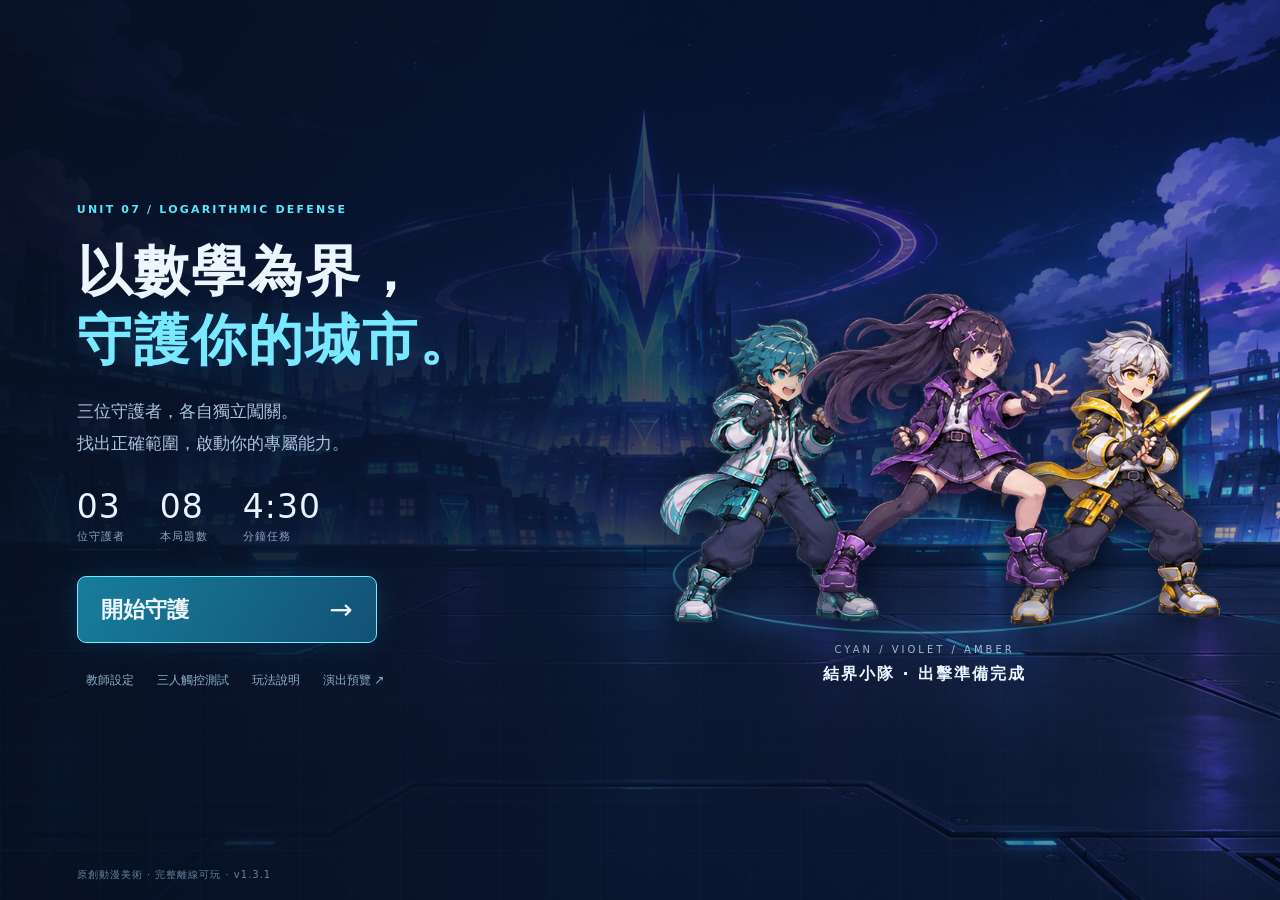
==== commit b2a41c29: "Add files via upload v1.3.1" ====
--- a/index.html
+++ b/index.html
@@ -7,13 +7,14 @@
   <meta name="description" content="對數結界防衛戰：三人獨立觸控、十幕動漫戰鬥與高中對數心算挑戰。">
   <title>對數結界防衛戰 · 三人守護任務</title>
   <link rel="icon" href="assets/icon.svg" type="image/svg+xml">
-  <link rel="stylesheet" href="styles.css?v=1.3.0">
-  <script defer src="math.js?v=1.3.0"></script>
-  <script defer src="effects.js?v=1.3.0"></script>
-  <script defer src="audio.js?v=1.3.0"></script>
-  <script defer src="battle.js?v=1.3.0"></script>
-  <script defer src="input.js?v=1.3.0"></script>
-  <script defer src="app.js?v=1.3.0"></script>
+  <link rel="stylesheet" href="styles.css?v=1.3.1">
+  <script src="touch-guard.js?v=1.3.1"></script>
+  <script defer src="math.js?v=1.3.1"></script>
+  <script defer src="effects.js?v=1.3.1"></script>
+  <script defer src="audio.js?v=1.3.1"></script>
+  <script defer src="battle.js?v=1.3.1"></script>
+  <script defer src="input.js?v=1.3.1"></script>
+  <script defer src="app.js?v=1.3.1"></script>
 </head>
 <body>
   <header class="topbar">
@@ -22,14 +23,14 @@
     <nav class="top-actions" aria-label="教師控制"><button id="pause-button" disabled>Ⅱ 暫停</button><button id="sound-button" aria-pressed="true">♪ 音效開</button><button id="fullscreen-button">⛶ 全螢幕</button><button id="settings-button">⚙ 設定</button></nav>
   </header>
   <main id="arena" class="arena" aria-label="三人獨立遊戲區"></main>
-  <footer class="footer"><span>UNIT 07 · 真數條件 × 對數不等式</span><span id="touch-status">三區獨立觸控 · v1.3.0</span><span id="session-status">拖曳端點，或使用 ＋／− 調整</span></footer>
+  <footer class="footer"><span>UNIT 07 · 真數條件 × 對數不等式</span><span id="touch-status">三區獨立觸控 · v1.3.1</span><span id="session-status">拖曳端點，或使用 ＋／− 調整</span></footer>
 
   <div id="welcome" class="welcome">
     <div class="welcome-grid"></div>
     <div class="welcome-inner">
       <div class="welcome-copy"><span class="eyebrow">UNIT 07 / LOGARITHMIC DEFENSE</span><h1>以數學為界，<br><em>守護你的城市。</em></h1><p>三位守護者，各自獨立闖關。<br>找出正確範圍，啟動你的專屬能力。</p><div class="welcome-facts"><span>03<small>位守護者</small></span><span><b id="welcome-question-count">08</b><small>本局題數</small></span><span>4:30<small>分鐘任務</small></span></div><button class="start-button" id="start-button">開始守護 <span>→</span></button><div class="welcome-links"><button id="welcome-settings">教師設定</button><button id="touch-test-button">三人觸控測試</button><button id="help-button">玩法說明</button><a class="preview-link" href="animation-preview.html">演出預覽 ↗</a></div></div>
       <div class="squad-preview"><div class="squad-orbit"></div><div class="squad-hero h0"></div><div class="squad-hero h1"></div><div class="squad-hero h2"></div><div class="squad-caption"><span>CYAN / VIOLET / AMBER</span><b>結界小隊 · 出擊準備完成</b></div></div>
-    </div><div class="welcome-version">原創動漫美術 · 完整離線可玩 · v1.3.0</div>
+    </div><div class="welcome-version">原創動漫美術 · 完整離線可玩 · v1.3.1</div>
   </div>
 
   <div id="briefing" class="briefing hidden"><div class="briefing-card"><span class="eyebrow">操作演練</span><h2>把安全範圍交給你。</h2><p>拖曳數線端點，或按 ＋／− 調整。<br>點選 <b>○ 空心 / ● 實心</b> 決定是否包含端點。<br>無限延伸時，選 <b>−∞ / ＋∞</b>，再按「啟動」。</p><div class="demo-interval"><span>2</span><i></i><span>6</span></div><p class="briefing-example">示範：2 ＜ x ≤ 6 → 左空心、右實心</p><div class="briefing-bottom"><b id="briefing-count">15</b><span>秒後三區同時開始</span><button id="skip-briefing">已了解，立即出擊</button></div></div></div>
--- a/styles.css
+++ b/styles.css
@@ -19,3 +19,10 @@
 .preview-link{color:#8eafcc;font-size:12px;min-height:44px;display:inline-flex;align-items:center;padding:4px 9px;text-decoration:none;white-space:nowrap}
 .squad-hero{height:auto;background-size:400% 200%;animation:guard-idle 1s steps(1,end) infinite}.squad-hero.h0{background-image:url('assets/hero-cyan-idle-8.png');background-position:0 0;animation-delay:0s;transform:none}.squad-hero.h1{background-image:url('assets/hero-violet-idle-8.png');background-position:0 0;animation-delay:-.125s}.squad-hero.h2{background-image:url('assets/hero-amber-idle-8.png');background-position:0 0;animation-delay:-.25s}@keyframes guard-idle{0%{background-position:0% 0%}12.5%{background-position:33.333333% 0%}25%{background-position:66.666667% 0%}37.5%{background-position:100% 0%}50%{background-position:0% 100%}62.5%{background-position:33.333333% 100%}75%{background-position:66.666667% 100%}87.5%{background-position:100% 100%}100%{background-position:0% 0%}}@media(prefers-reduced-motion:reduce){.squad-hero{animation:none}}
 .question-selection{margin:20px 0 10px;border:1px solid #365775;border-radius:10px;padding:12px}.question-selection legend{font-weight:700;font-size:15px;padding:0 7px;color:var(--ink)}.question-selection-description{font-size:12px;color:var(--muted);margin:2px 0 12px}.question-options{display:grid;grid-template-columns:repeat(2,minmax(0,1fr));gap:7px}.question-option{display:flex;align-items:center;gap:10px;min-height:48px;padding:8px 10px;border:1px solid #2d4a65;border-radius:7px;cursor:pointer;background:#10223c}.question-option input{min-height:22px;width:22px;height:22px;margin:0;accent-color:#55dfff;flex:none}.question-option span{font-size:13px;color:#dbeafa}.question-option small{font-size:10px;margin-left:7px;color:#8eb2d2;white-space:nowrap}#question-selection-summary{font-size:12px;color:#85e8ff;margin:12px 0 0}#question-selection-error{font-size:13px;color:#ffc09f;margin:9px 0 0}#welcome-question-count{font-weight:400}body.light .question-option{background:#f7fbff;border-color:#9ebdd4}body.light .question-option span{color:#1c4869}body.light .question-option small{color:#456d8b}body.light #question-selection-summary{color:#155d7d}@media(max-width:550px){.question-options{grid-template-columns:1fr}.question-option span{font-size:12px}}
+
+/* Classroom touch: cancel selection/callouts without blocking native form editing or dialog scrolling. */
+body{-webkit-user-select:none;user-select:none;-webkit-touch-callout:none;overscroll-behavior:contain}
+button,a,canvas,img{-webkit-touch-callout:none;-webkit-user-drag:none}
+.player-header,.question-card,.scene,.numberline,.answer-editor,.actions,.feedback,[data-pad]{touch-action:none;-ms-touch-action:none}
+.explanation-sheet{touch-action:pan-y}
+input,textarea,[contenteditable="true"],[contenteditable="true"] *{-webkit-user-select:text;user-select:text;-webkit-touch-callout:default;touch-action:auto}
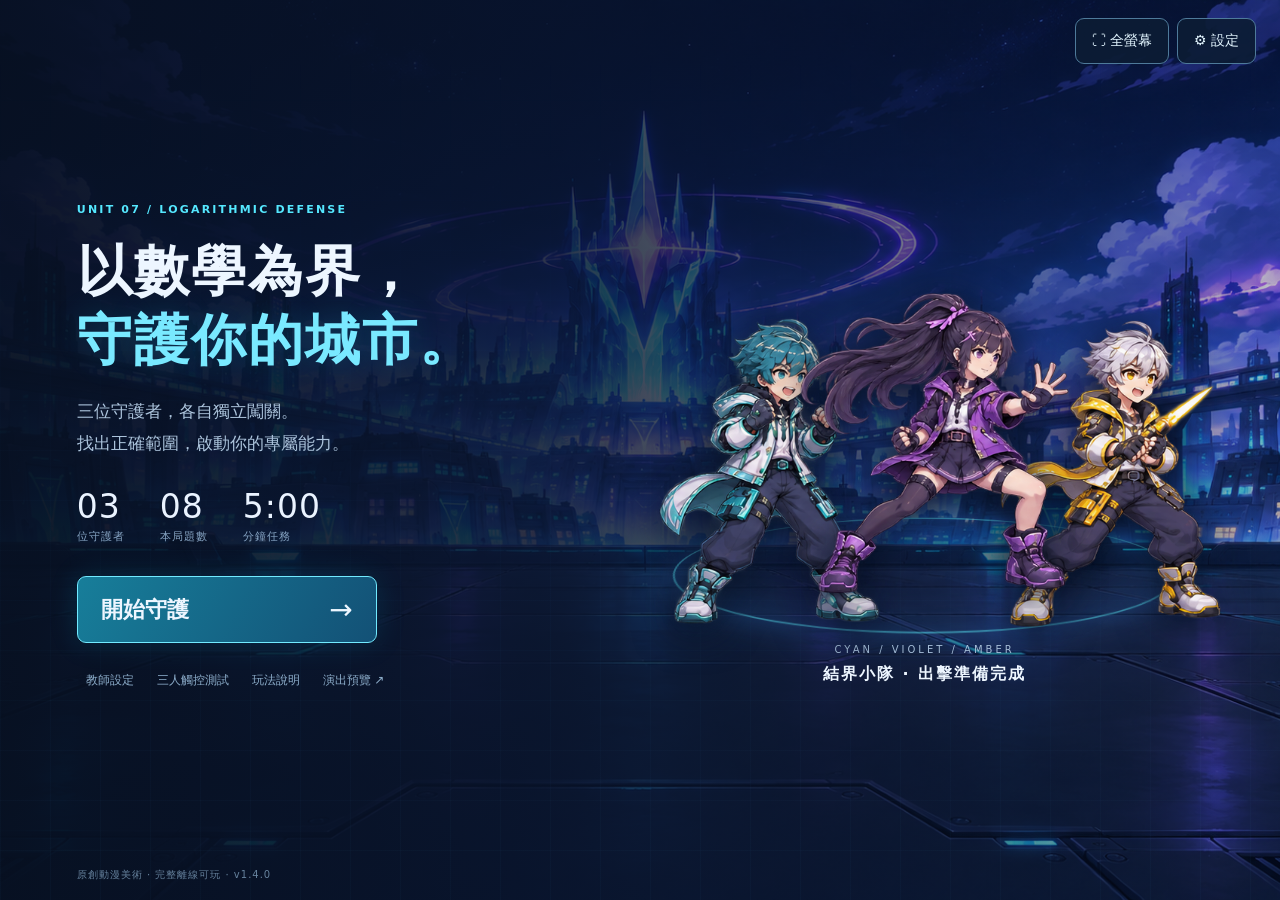
==== commit 720247f9: "Add files via upload v1.4.0" ====
--- a/index.html
+++ b/index.html
@@ -7,41 +7,43 @@
   <meta name="description" content="對數結界防衛戰：三人獨立觸控、十幕動漫戰鬥與高中對數心算挑戰。">
   <title>對數結界防衛戰 · 三人守護任務</title>
   <link rel="icon" href="assets/icon.svg" type="image/svg+xml">
-  <link rel="stylesheet" href="styles.css?v=1.3.1">
-  <script src="touch-guard.js?v=1.3.1"></script>
-  <script defer src="math.js?v=1.3.1"></script>
-  <script defer src="effects.js?v=1.3.1"></script>
-  <script defer src="audio.js?v=1.3.1"></script>
-  <script defer src="battle.js?v=1.3.1"></script>
-  <script defer src="input.js?v=1.3.1"></script>
-  <script defer src="app.js?v=1.3.1"></script>
+  <link rel="stylesheet" href="styles.css?v=1.4.0">
+  <script src="touch-guard.js?v=1.4.0"></script>
+  <script defer src="controls.js?v=1.4.0"></script>
+  <script defer src="math.js?v=1.4.0"></script>
+  <script defer src="effects.js?v=1.4.0"></script>
+  <script defer src="audio.js?v=1.4.0"></script>
+  <script defer src="battle.js?v=1.4.0"></script>
+  <script defer src="input.js?v=1.4.0"></script>
+  <script defer src="app.js?v=1.4.0"></script>
 </head>
 <body>
   <header class="topbar">
     <a class="brand" href="#" aria-label="對數結界防衛戰"><span class="brand-icon">⬡</span><span>對數結界防衛戰<small>LOG BARRIER / 三人守護任務</small></span></a>
-    <div class="mission-clock"><span id="phase-label">準備出擊</span><b id="clock">04:30</b><span class="clock-track"><i id="clock-fill"></i></span></div>
+    <div class="mission-clock"><span id="phase-label">準備出擊</span><b id="clock">05:00</b><span class="clock-track"><i id="clock-fill"></i></span></div>
     <nav class="top-actions" aria-label="教師控制"><button id="pause-button" disabled>Ⅱ 暫停</button><button id="sound-button" aria-pressed="true">♪ 音效開</button><button id="fullscreen-button">⛶ 全螢幕</button><button id="settings-button">⚙ 設定</button></nav>
   </header>
   <main id="arena" class="arena" aria-label="三人獨立遊戲區"></main>
-  <footer class="footer"><span>UNIT 07 · 真數條件 × 對數不等式</span><span id="touch-status">三區獨立觸控 · v1.3.1</span><span id="session-status">拖曳端點，或使用 ＋／− 調整</span></footer>
+  <footer class="footer"><span>UNIT 07 · 真數條件 × 對數不等式</span><span id="touch-status">三區獨立觸控 · v1.4.0</span><span id="session-status">拖曳端點，或使用 ＋／− 調整</span></footer>
 
   <div id="welcome" class="welcome">
+    <nav class="welcome-toolbar" aria-label="標題畫面控制"><button id="welcome-fullscreen">⛶ 全螢幕</button><button id="welcome-settings-top">⚙ 設定</button></nav>
     <div class="welcome-grid"></div>
     <div class="welcome-inner">
-      <div class="welcome-copy"><span class="eyebrow">UNIT 07 / LOGARITHMIC DEFENSE</span><h1>以數學為界，<br><em>守護你的城市。</em></h1><p>三位守護者，各自獨立闖關。<br>找出正確範圍，啟動你的專屬能力。</p><div class="welcome-facts"><span>03<small>位守護者</small></span><span><b id="welcome-question-count">08</b><small>本局題數</small></span><span>4:30<small>分鐘任務</small></span></div><button class="start-button" id="start-button">開始守護 <span>→</span></button><div class="welcome-links"><button id="welcome-settings">教師設定</button><button id="touch-test-button">三人觸控測試</button><button id="help-button">玩法說明</button><a class="preview-link" href="animation-preview.html">演出預覽 ↗</a></div></div>
+      <div class="welcome-copy"><span class="eyebrow">UNIT 07 / LOGARITHMIC DEFENSE</span><h1>以數學為界，<br><em>守護你的城市。</em></h1><p>三位守護者，各自獨立闖關。<br>找出正確範圍，啟動你的專屬能力。</p><div class="welcome-facts"><span>03<small>位守護者</small></span><span><b id="welcome-question-count">08</b><small>本局題數</small></span><span><b id="welcome-duration">5:00</b><small>分鐘任務</small></span></div><button class="start-button" id="start-button">開始守護 <span>→</span></button><div class="welcome-links"><button id="welcome-settings">教師設定</button><button id="touch-test-button">三人觸控測試</button><button id="help-button">玩法說明</button><a class="preview-link" href="animation-preview.html">演出預覽 ↗</a></div></div>
       <div class="squad-preview"><div class="squad-orbit"></div><div class="squad-hero h0"></div><div class="squad-hero h1"></div><div class="squad-hero h2"></div><div class="squad-caption"><span>CYAN / VIOLET / AMBER</span><b>結界小隊 · 出擊準備完成</b></div></div>
-    </div><div class="welcome-version">原創動漫美術 · 完整離線可玩 · v1.3.1</div>
+    </div><div class="welcome-version">原創動漫美術 · 完整離線可玩 · v1.4.0</div>
   </div>
 
   <div id="briefing" class="briefing hidden"><div class="briefing-card"><span class="eyebrow">操作演練</span><h2>把安全範圍交給你。</h2><p>拖曳數線端點，或按 ＋／− 調整。<br>點選 <b>○ 空心 / ● 實心</b> 決定是否包含端點。<br>無限延伸時，選 <b>−∞ / ＋∞</b>，再按「啟動」。</p><div class="demo-interval"><span>2</span><i></i><span>6</span></div><p class="briefing-example">示範：2 ＜ x ≤ 6 → 左空心、右實心</p><div class="briefing-bottom"><b id="briefing-count">15</b><span>秒後三區同時開始</span><button id="skip-briefing">已了解，立即出擊</button></div></div></div>
 
-  <dialog id="settings-dialog"><form id="settings-form" method="dialog"><div class="dialog-title"><div><span class="eyebrow">TEACHER CONSOLE</span><h2>任務設定</h2></div><button type="button" class="close-dialog" data-close="settings-dialog" aria-label="關閉">×</button></div><div class="settings-names"><label>1 號守護者<input name="name0" maxlength="10" value="1號守護者"></label><label>2 號守護者<input name="name1" maxlength="10" value="2號守護者"></label><label>3 號守護者<input name="name2" maxlength="10" value="3號守護者"></label></div><fieldset class="question-selection"><legend>個別出題設定</legend><p class="question-selection-description">勾選本局要出的題目；預設第 1～8 題。</p><div id="question-options" class="question-options"></div><p id="question-selection-summary" role="status">已選 8 題 · 滿分 60 分 · 同時套用三區</p><p id="question-selection-error" class="hidden" role="alert">請至少勾選一題，才能儲存設定。</p></fieldset><label class="setting-row">任務總時長<select name="duration"><option value="270">4 分 30 秒（預設）</option><option value="330">5 分 30 秒</option><option value="390">6 分 30 秒</option></select></label><label class="setting-row">介面配色<select name="theme"><option value="dark">深色科技</option><option value="light">明亮教室</option></select></label><label class="setting-row">動態效果<select name="effects"><option value="standard">標準 · 完整戰鬥</option><option value="gentle">柔和 · 減少閃光</option></select></label><label class="setting-row">音效音量<select name="volume"><option value="0.25">低音量</option><option value="0.45">標準音量</option><option value="0.7">較大音量</option></select></label><p class="setting-note">題數與滿分依勾選題目決定；未勾選的題目也不會出現在加練。開場教學 15 秒；最後 15 秒包含末次演出與結算。較快完成者可繼續加練。設定將套用到下一局。</p><div class="dialog-actions"><button type="button" id="end-session-button">本局結算</button><button type="button" id="restart-button">回到準備畫面</button><button class="primary" type="submit">儲存設定</button></div></form></dialog>
+  <dialog id="settings-dialog"><form id="settings-form" method="dialog"><div class="dialog-title"><div><span class="eyebrow">TEACHER CONSOLE</span><h2>任務設定</h2></div><button type="button" class="close-dialog" data-close="settings-dialog" aria-label="關閉">×</button></div><div class="settings-names"><label>1 號守護者<input name="name0" maxlength="10" value="1號守護者"></label><label>2 號守護者<input name="name1" maxlength="10" value="2號守護者"></label><label>3 號守護者<input name="name2" maxlength="10" value="3號守護者"></label></div><fieldset class="question-selection"><legend>個別出題設定</legend><p class="question-selection-description">勾選本局要出的題目；預設第 1～8 題。</p><div id="question-options" class="question-options"></div><p id="question-selection-summary" role="status">已選 8 題 · 滿分 60 分 · 同時套用三區</p><p id="question-selection-error" class="hidden" role="alert">請至少勾選一題，才能儲存設定。</p></fieldset><label class="setting-row">任務總時長<select name="duration"><option value="270">4 分 30 秒</option><option value="285">4 分 45 秒</option><option value="300" selected>5 分 00 秒（預設）</option><option value="315">5 分 15 秒</option><option value="330">5 分 30 秒</option><option value="345">5 分 45 秒</option><option value="360">6 分 00 秒</option><option value="375">6 分 15 秒</option><option value="390">6 分 30 秒</option></select></label><label class="setting-row">介面配色<select name="theme"><option value="dark">深色科技</option><option value="light">明亮教室</option></select></label><label class="setting-row">動態效果<select name="effects"><option value="standard">標準 · 完整戰鬥</option><option value="gentle">柔和 · 減少閃光</option></select></label><label class="setting-row">音效音量<select name="volume"><option value="0.25">低音量</option><option value="0.45">標準音量</option><option value="0.7">較大音量</option></select></label><p class="setting-note">題數與滿分依勾選題目決定；未勾選的題目也不會出現在加練。開場教學 15 秒；最後 15 秒包含末次演出與結算。較快完成者可繼續加練。設定將套用到下一局。</p><div class="dialog-actions"><button type="button" id="end-session-button">本局結算</button><button type="button" id="restart-button">回到準備畫面</button><button class="primary" type="submit">儲存設定</button></div></form></dialog>
 
   <dialog id="help-dialog"><div class="dialog-title"><div><span class="eyebrow">HOW TO PLAY</span><h2>三人各自守護</h2></div><button class="close-dialog" data-close="help-dialog" aria-label="關閉">×</button></div><ol class="help-list"><li>先找每個對數的真數條件，再解不等式，取共同範圍。</li><li>左右兩列各設定一個端點。○ 表示不包含，● 表示包含。</li><li>拖曳端點可快速調整；＋／− 每次增減 1。端點都設定好後按「啟動」。</li><li>無界範圍用 −∞ 或 ＋∞；無限端點沒有空心／實心之分。</li><li>首答正確取得全分；錯一次後答對 80%；錯兩次以上或用提示後答對 60%；看詳解略過為 0 分。</li><li>第 1～4 題各 5 分，第 5～8 題各 10 分，第 9～10 題各 20 分。滿分為勾選題目的配分加總；加練只使用已勾選題目，另計題數，不改主線成績。</li></ol><p>需要離開畫面時，請使用頂端「暫停」。切到其他分頁也會自動暫停。</p></dialog>
 
   <dialog id="touch-dialog"><div class="dialog-title"><div><span class="eyebrow">MULTI-TOUCH CHECK</span><h2>三人同時觸控測試</h2></div><button class="close-dialog" data-close="touch-dialog" aria-label="關閉">×</button></div><p>三人同時按住各自區域，並快速交錯連按。數字應在觸碰當下更新。</p><div class="touch-pads"><button data-pad="0"><b>1</b><span>收到 <em>0</em> 次</span><small>目前觸點 0</small></button><button data-pad="1"><b>2</b><span>收到 <em>0</em> 次</span><small>目前觸點 0</small></button><button data-pad="2"><b>3</b><span>收到 <em>0</em> 次</span><small>目前觸點 0</small></button></div><p id="touch-total">目前同時觸點 0 · 最高 0</p><p class="setting-note">這裡顯示瀏覽器實際收到的觸點。可用同一畫面比較有線觸控與無線 Touchback。</p></dialog>
 
-  <dialog id="results-dialog" class="results-dialog"><div class="dialog-title"><div><span class="eyebrow">MISSION REPORT</span><h2>城市守護報告</h2></div><button class="close-dialog" data-close="results-dialog" aria-label="關閉">×</button></div><div id="result-cards" class="result-cards"></div><div class="review-heading"><h3>題目與解說重播</h3><select id="review-player" aria-label="選擇守護者"></select></div><div id="review-list" class="review-list"></div><div class="dialog-actions"><button id="download-results">下載成績 CSV</button><button class="primary" id="play-again">再守護一次</button></div></dialog>
+  <dialog id="results-dialog" class="results-dialog"><div class="dialog-title"><div><span class="eyebrow">MISSION REPORT</span><h2>城市守護報告</h2></div><div class="result-header-actions"><button class="primary" id="play-again">再守護一次</button><button class="close-dialog" data-close="results-dialog" aria-label="關閉">×</button></div></div><div id="result-cards" class="result-cards"></div><div class="review-heading"><h3>題目與解說重播</h3><select id="review-player" aria-label="選擇守護者"></select></div><div id="review-list" class="review-list"></div><div class="dialog-actions"><button id="download-results">下載成績 CSV</button></div></dialog>
   <div id="pause-overlay" class="pause-overlay hidden"><div><span>Ⅱ</span><h2>任務暫停</h2><p>計時與三區動畫已暫停</p><button id="resume-button" class="primary">繼續守護</button></div></div>
 </body>
 </html>
--- a/styles.css
+++ b/styles.css
@@ -17,7 +17,7 @@
 .scene-label{max-width:calc(100% - 16px);white-space:nowrap;overflow:hidden;text-overflow:ellipsis;opacity:.82;font-size:9px}.scene-label span{overflow:hidden;text-overflow:ellipsis}.scene-math,.scene-subtitle{display:none!important}
 
 .preview-link{color:#8eafcc;font-size:12px;min-height:44px;display:inline-flex;align-items:center;padding:4px 9px;text-decoration:none;white-space:nowrap}
-.squad-hero{height:auto;background-size:400% 200%;animation:guard-idle 1s steps(1,end) infinite}.squad-hero.h0{background-image:url('assets/hero-cyan-idle-8.png');background-position:0 0;animation-delay:0s;transform:none}.squad-hero.h1{background-image:url('assets/hero-violet-idle-8.png');background-position:0 0;animation-delay:-.125s}.squad-hero.h2{background-image:url('assets/hero-amber-idle-8.png');background-position:0 0;animation-delay:-.25s}@keyframes guard-idle{0%{background-position:0% 0%}12.5%{background-position:33.333333% 0%}25%{background-position:66.666667% 0%}37.5%{background-position:100% 0%}50%{background-position:0% 100%}62.5%{background-position:33.333333% 100%}75%{background-position:66.666667% 100%}87.5%{background-position:100% 100%}100%{background-position:0% 0%}}@media(prefers-reduced-motion:reduce){.squad-hero{animation:none}}
+.squad-hero{height:auto;background-size:400% 200%;animation:guard-idle 1s steps(1,end) infinite}.squad-hero.h0{background-image:url('assets/hero-cyan-idle-8.png');background-position:0 0;animation-delay:0s;transform:none}.squad-hero.h1{background-image:url('assets/hero-violet-idle-8.png');background-position:0 0;animation-delay:-.125s}.squad-hero.h2{background-image:url('assets/hero-amber-idle-8.png');background-position:0 0;animation-delay:-.25s}@keyframes guard-idle{0%{background-position:0% 0%;scale:1 var(--idle-scale-0,1);}12.5%{background-position:33.333333% 0%;scale:1 var(--idle-scale-1,1);}25%{background-position:66.666667% 0%;scale:1 var(--idle-scale-2,1);}37.5%{background-position:100% 0%;scale:1 var(--idle-scale-3,1);}50%{background-position:0% 100%;scale:1 var(--idle-scale-4,1);}62.5%{background-position:33.333333% 100%;scale:1 var(--idle-scale-5,1);}75%{background-position:66.666667% 100%;scale:1 var(--idle-scale-6,1);}87.5%{background-position:100% 100%;scale:1 var(--idle-scale-7,1);}100%{background-position:0% 0%;scale:1 var(--idle-scale-0,1);}}@media(prefers-reduced-motion:reduce){.squad-hero{animation:none}}
 .question-selection{margin:20px 0 10px;border:1px solid #365775;border-radius:10px;padding:12px}.question-selection legend{font-weight:700;font-size:15px;padding:0 7px;color:var(--ink)}.question-selection-description{font-size:12px;color:var(--muted);margin:2px 0 12px}.question-options{display:grid;grid-template-columns:repeat(2,minmax(0,1fr));gap:7px}.question-option{display:flex;align-items:center;gap:10px;min-height:48px;padding:8px 10px;border:1px solid #2d4a65;border-radius:7px;cursor:pointer;background:#10223c}.question-option input{min-height:22px;width:22px;height:22px;margin:0;accent-color:#55dfff;flex:none}.question-option span{font-size:13px;color:#dbeafa}.question-option small{font-size:10px;margin-left:7px;color:#8eb2d2;white-space:nowrap}#question-selection-summary{font-size:12px;color:#85e8ff;margin:12px 0 0}#question-selection-error{font-size:13px;color:#ffc09f;margin:9px 0 0}#welcome-question-count{font-weight:400}body.light .question-option{background:#f7fbff;border-color:#9ebdd4}body.light .question-option span{color:#1c4869}body.light .question-option small{color:#456d8b}body.light #question-selection-summary{color:#155d7d}@media(max-width:550px){.question-options{grid-template-columns:1fr}.question-option span{font-size:12px}}
 
 /* Classroom touch: cancel selection/callouts without blocking native form editing or dialog scrolling. */
@@ -26,3 +26,7 @@
 .player-header,.question-card,.scene,.numberline,.answer-editor,.actions,.feedback,[data-pad]{touch-action:none;-ms-touch-action:none}
 .explanation-sheet{touch-action:pan-y}
 input,textarea,[contenteditable="true"],[contenteditable="true"] *{-webkit-user-select:text;user-select:text;-webkit-touch-callout:default;touch-action:auto}
+
+.welcome-toolbar{position:absolute;z-index:5;right:24px;top:18px;display:flex;gap:8px}.welcome-toolbar button{min-height:46px;padding:9px 16px;background:#0c1c34e8;border-color:#4e7a9a;color:#e3f6ff;font-size:14px}#welcome-duration{font-weight:400}
+.results-dialog>.dialog-title{position:sticky;top:0;z-index:10;background:#0f1e35;padding:12px 0 15px;border-bottom:1px solid #365674;align-items:center;box-shadow:0 8px 14px #0f1e35}.result-header-actions{display:flex;align-items:center;gap:10px;flex:none}.result-header-actions #play-again{white-space:nowrap}body.light .results-dialog>.dialog-title{background:#eaf4fd;box-shadow:0 8px 14px #eaf4fd}
+@media(max-width:550px){.welcome-toolbar{top:12px;right:12px;gap:6px}.welcome-toolbar button{padding:8px 11px}.welcome-inner{padding-top:85px}.result-header-actions{gap:5px}.result-header-actions #play-again{padding:8px 10px}.results-dialog .dialog-title h2{font-size:21px}}
